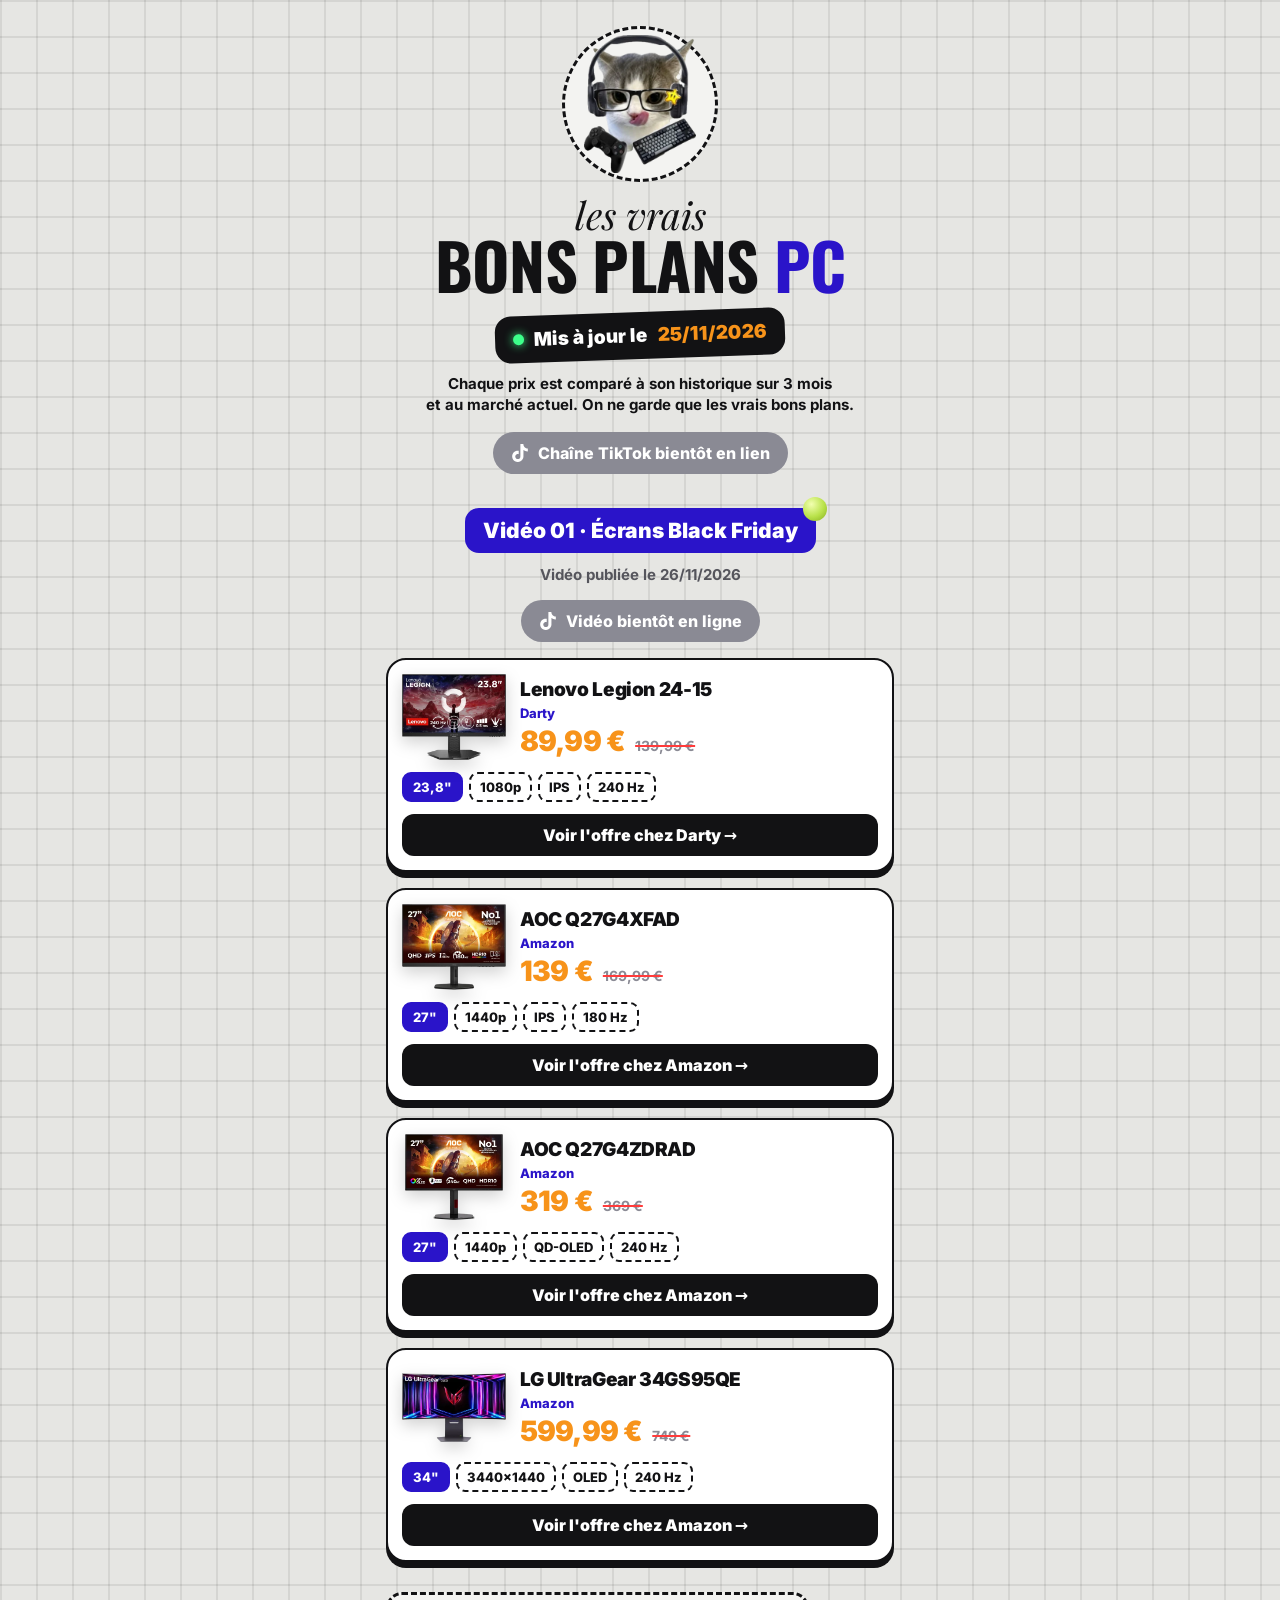
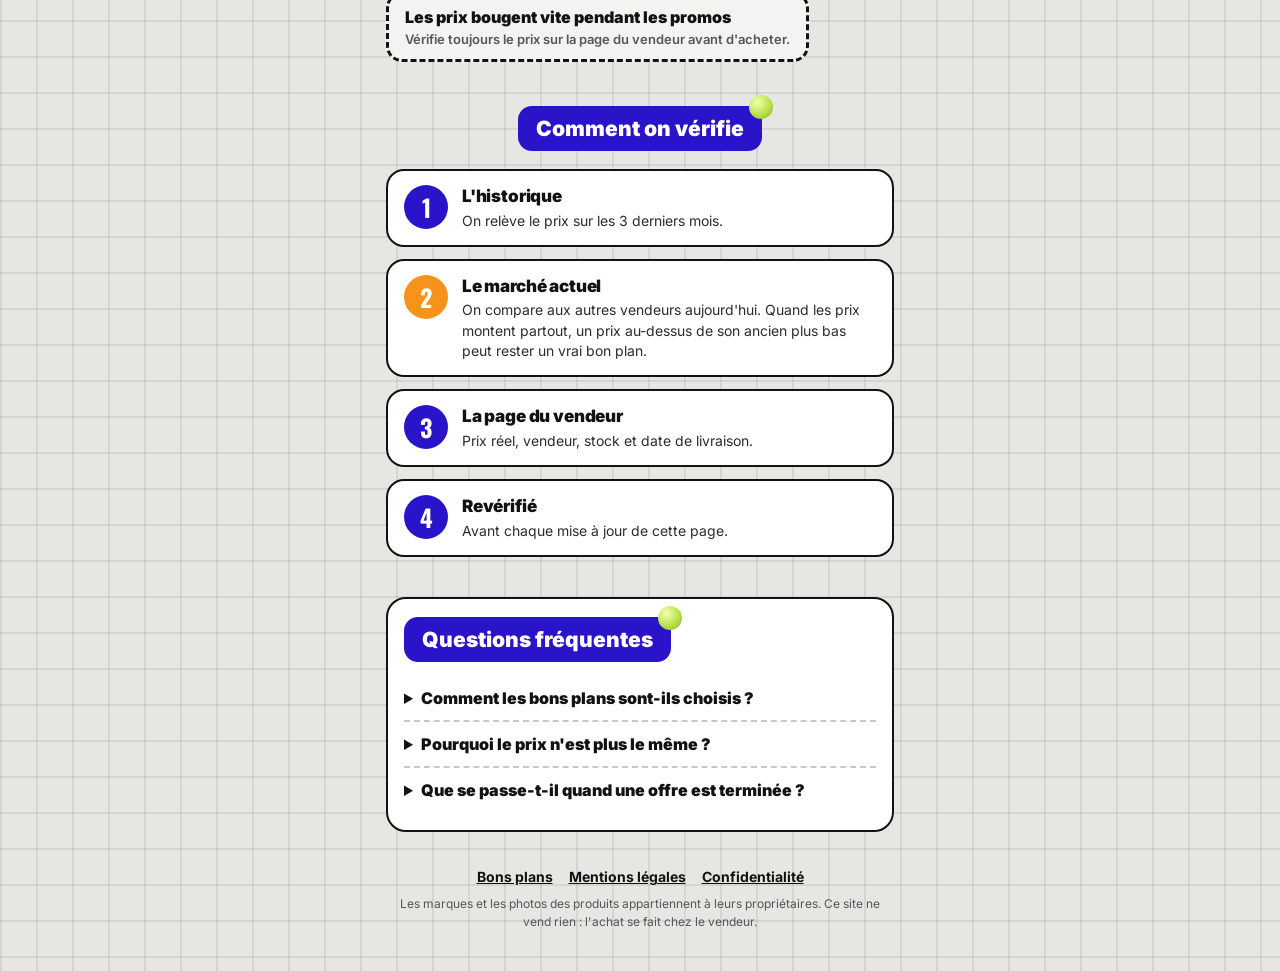
==== index.html @ 1bf5fea1 "Première mise en ligne" ====
<!doctype html>
<html lang="fr">
<head>
<meta charset="utf-8">
<meta name="viewport" content="width=device-width,initial-scale=1">
<meta http-equiv="Content-Security-Policy" content="default-src 'none'; script-src 'self'; style-src 'self'; img-src 'self'; font-src 'self'; manifest-src 'self'; base-uri 'none'; form-action 'none'; upgrade-insecure-requests">
<meta name="referrer" content="strict-origin-when-cross-origin">
<title>Bons plans PC vérifiés (25 novembre 2026) · Les vrais bons plans PC</title>
<meta name="description" content="Les bons plans PC des vidéos TikTok, vérifiés le 25/11/2026 : 4 offres dont les prix sont comparés à leur historique sur 3 mois et au marché actuel.">
<meta name="robots" content="index,follow,max-image-preview:large">
<meta name="theme-color" content="#e6e6e3">
<meta property="og:type" content="website">
<meta property="og:locale" content="fr_FR">
<meta property="og:site_name" content="Les vrais bons plans PC">
<meta property="og:title" content="Bons plans PC vérifiés (25 novembre 2026) · Les vrais bons plans PC">
<meta property="og:description" content="Les bons plans PC des vidéos TikTok, vérifiés le 25/11/2026 : 4 offres dont les prix sont comparés à leur historique sur 3 mois et au marché actuel.">
<meta name="twitter:card" content="summary_large_image">
<link rel="icon" type="image/png" sizes="32x32" href="img/favicon-32.png">
<link rel="apple-touch-icon" href="img/apple-touch-icon.png">
<link rel="manifest" href="site.webmanifest">
<link rel="preload" href="fonts/inter-var.woff2" as="font" type="font/woff2" crossorigin>
<link rel="stylesheet" href="style.css">
<script type="application/ld+json">
{
 "@context": "https://schema.org",
 "@graph": [
  {
   "@type": "WebSite",
   "name": "Les vrais bons plans PC",
   "inLanguage": "fr-FR"
  },
  {
   "@type": "WebPage",
   "name": "Les vrais bons plans PC",
   "dateModified": "2026-11-25",
   "inLanguage": "fr-FR",
   "description": "Bons plans PC vérifiés : prix comparés à leur historique sur 3 mois et au marché actuel."
  },
  {
   "@type": "ItemList",
   "name": "Bons plans PC vérifiés",
   "numberOfItems": 4,
   "itemListElement": [
    {
     "@type": "ListItem",
     "position": 1,
     "item": {
      "@type": "Product",
      "name": "Lenovo Legion 24-15",
      "category": "Écrans",
      "description": "Écran 23,8\", 1080p, IPS, 240 Hz",
      "offers": {
       "@type": "Offer",
       "price": "89.99",
       "priceCurrency": "EUR",
       "url": "https://www.darty.com/nav/achat/informatique/ecran_informatique/ecran_informatique/lenovo_legion_24-15.html",
       "availability": "https://schema.org/InStock",
       "seller": {
        "@type": "Organization",
        "name": "Darty"
       }
      }
     }
    },
    {
     "@type": "ListItem",
     "position": 2,
     "item": {
      "@type": "Product",
      "name": "AOC Q27G4XFAD",
      "category": "Écrans",
      "description": "Écran 27\", 1440p, IPS, 180 Hz",
      "offers": {
       "@type": "Offer",
       "price": "139.00",
       "priceCurrency": "EUR",
       "url": "https://www.amazon.fr/dp/B0GWDTNJN3",
       "availability": "https://schema.org/InStock",
       "seller": {
        "@type": "Organization",
        "name": "Amazon"
       }
      }
     }
    },
    {
     "@type": "ListItem",
     "position": 3,
     "item": {
      "@type": "Product",
      "name": "AOC Q27G4ZDRAD",
      "category": "Écrans",
      "description": "Écran 27\", 1440p, QD-OLED, 240 Hz",
      "offers": {
       "@type": "Offer",
       "price": "319.00",
       "priceCurrency": "EUR",
       "url": "https://www.amazon.fr/dp/B0GWDVQ63M",
       "availability": "https://schema.org/InStock",
       "seller": {
        "@type": "Organization",
        "name": "Amazon"
       }
      }
     }
    },
    {
     "@type": "ListItem",
     "position": 4,
     "item": {
      "@type": "Product",
      "name": "LG UltraGear 34GS95QE",
      "category": "Écrans",
      "description": "Écran 34\", 3440×1440, OLED, 240 Hz",
      "offers": {
       "@type": "Offer",
       "price": "599.99",
       "priceCurrency": "EUR",
       "url": "https://www.amazon.fr/dp/B0D6Z22RHP",
       "availability": "https://schema.org/InStock",
       "seller": {
        "@type": "Organization",
        "name": "Amazon"
       }
      }
     }
    }
   ]
  },
  {
   "@type": "FAQPage",
   "mainEntity": [
    {
     "@type": "Question",
     "name": "Comment les bons plans sont-ils choisis ?",
     "acceptedAnswer": {
      "@type": "Answer",
      "text": "Chaque prix est comparé à son historique sur les 3 derniers mois, puis au marché actuel. Quand les prix d'un composant montent partout, un prix un peu au-dessus de son ancien plus bas peut rester une très bonne affaire, parce qu'il est bien moins cher qu'ailleurs aujourd'hui. On vérifie aussi la page du vendeur : le prix réel, le vendeur, le stock et la date de livraison."
     }
    },
    {
     "@type": "Question",
     "name": "Pourquoi le prix n'est plus le même ?",
     "acceptedAnswer": {
      "@type": "Answer",
      "text": "Les prix changent souvent pendant les promotions, parfois plusieurs fois par jour. Le prix affiché ici est celui relevé à la date de mise à jour indiquée en haut de la page. Le prix qui compte est toujours celui de la page du vendeur."
     }
    },
    {
     "@type": "Question",
     "name": "Que se passe-t-il quand une offre est terminée ?",
     "acceptedAnswer": {
      "@type": "Answer",
      "text": "La carte passe en gris avec la mention « Offre terminée ». Les nouveaux bons plans sont toujours en haut de la page, et la date de mise à jour indique quand tout a été vérifié pour la dernière fois."
     }
    }
   ]
  }
 ]
}
</script>
</head>
<body>
<a class="skip" href="#bons-plans">Aller aux bons plans</a>
<main>
  <header>
    <div class="cat"><img src="img/chat.webp" alt="Le chat de la chaîne devant son clavier" width="112" height="138"></div>
    <p class="serif">les vrais</p>
    <h1>bons plans <span>PC</span></h1>
    <div class="maj"><i aria-hidden="true"></i>Mis à jour le <time datetime="2026-11-25">25/11/2026</time></div>
    <p class="verif">Chaque prix est comparé à son historique sur 3 mois<br>et au marché actuel. On ne garde que les vrais bons plans.</p>
    <span class="tt off"><svg viewBox="0 0 24 24" aria-hidden="true"><path d="M12.53.02c1.31-.02 2.61-.01 3.91-.02.08 1.53.63 3.09 1.75 4.17 1.12 1.11 2.7 1.62 4.24 1.79v4.03c-1.44-.05-2.89-.35-4.2-.97-.57-.26-1.1-.59-1.62-.93-.01 2.92.01 5.84-.02 8.75-.08 1.4-.54 2.79-1.35 3.94-1.31 1.92-3.58 3.17-5.91 3.21-1.43.08-2.86-.31-4.08-1.03-2.02-1.19-3.44-3.37-3.65-5.71-.02-.5-.03-1-.01-1.49.18-1.9 1.12-3.72 2.58-4.96 1.66-1.44 3.98-2.13 6.15-1.72.02 1.48-.04 2.96-.04 4.44-.99-.32-2.15-.23-3.02.37-.63.41-1.11 1.04-1.36 1.75-.21.51-.15 1.07-.14 1.61.24 1.64 1.82 3.02 3.5 2.87 1.12-.01 2.19-.66 2.77-1.61.19-.33.4-.67.41-1.06.1-1.79.06-3.57.07-5.36.01-4.03-.01-8.05.02-12.07z"/></svg>Chaîne TikTok bientôt en lien</span>
  </header>
  
  <div id="bons-plans">
  <section class="video" id="01-ecrans-black-friday" aria-labelledby="t-01-ecrans-black-friday">
    <h2 id="t-01-ecrans-black-friday">Vidéo 01 · Écrans Black Friday</h2>
    <p class="meta">Vidéo publiée le <time datetime="2026-11-26">26/11/2026</time></p>
    <span class="tt off"><svg viewBox="0 0 24 24" aria-hidden="true"><path d="M12.53.02c1.31-.02 2.61-.01 3.91-.02.08 1.53.63 3.09 1.75 4.17 1.12 1.11 2.7 1.62 4.24 1.79v4.03c-1.44-.05-2.89-.35-4.2-.97-.57-.26-1.1-.59-1.62-.93-.01 2.92.01 5.84-.02 8.75-.08 1.4-.54 2.79-1.35 3.94-1.31 1.92-3.58 3.17-5.91 3.21-1.43.08-2.86-.31-4.08-1.03-2.02-1.19-3.44-3.37-3.65-5.71-.02-.5-.03-1-.01-1.49.18-1.9 1.12-3.72 2.58-4.96 1.66-1.44 3.98-2.13 6.15-1.72.02 1.48-.04 2.96-.04 4.44-.99-.32-2.15-.23-3.02.37-.63.41-1.11 1.04-1.36 1.75-.21.51-.15 1.07-.14 1.61.24 1.64 1.82 3.02 3.5 2.87 1.12-.01 2.19-.66 2.77-1.61.19-.33.4-.67.41-1.06.1-1.79.06-3.57.07-5.36.01-4.03-.01-8.05.02-12.07z"/></svg>Vidéo bientôt en ligne</span>
    <p class="fini" hidden>Ces bons plans sont terminés. Les nouveaux sont plus haut.</p>
    
    <a class="card" data-cat="Écrans" data-fin="" href="https://www.darty.com/nav/achat/informatique/ecran_informatique/ecran_informatique/lenovo_legion_24-15.html" target="_blank" rel="nofollow noopener noreferrer">
      <div class="top">
        <div class="pic"><img src="img/legion24.webp" alt="Lenovo Legion 24-15" width="104" height="86" loading="lazy" decoding="async"></div>
        <div class="info"><h3>Lenovo Legion 24-15</h3><div class="shop">Darty</div>
          <div class="price"><b>89,99 €</b><s>139,99 €</s></div></div>
      </div>
      <ul class="chips" aria-label="Caractéristiques"><li>23,8&quot;</li><li>1080p</li><li>IPS</li><li>240 Hz</li></ul>
      <div class="go"><span class="on">Voir l'offre chez Darty →</span><span class="off">Offre terminée · voir la page</span></div>
    </a>
    <a class="card" data-cat="Écrans" data-fin="" href="https://www.amazon.fr/dp/B0GWDTNJN3" target="_blank" rel="nofollow noopener noreferrer">
      <div class="top">
        <div class="pic"><img src="img/aoc-q27g4xf.webp" alt="AOC Q27G4XFAD" width="104" height="86" loading="lazy" decoding="async"></div>
        <div class="info"><h3>AOC Q27G4XFAD</h3><div class="shop">Amazon</div>
          <div class="price"><b>139 €</b><s>169,99 €</s></div></div>
      </div>
      <ul class="chips" aria-label="Caractéristiques"><li>27&quot;</li><li>1440p</li><li>IPS</li><li>180 Hz</li></ul>
      <div class="go"><span class="on">Voir l'offre chez Amazon →</span><span class="off">Offre terminée · voir la page</span></div>
    </a>
    <a class="card" data-cat="Écrans" data-fin="" href="https://www.amazon.fr/dp/B0GWDVQ63M" target="_blank" rel="nofollow noopener noreferrer">
      <div class="top">
        <div class="pic"><img src="img/aoc-q27g4zd.webp" alt="AOC Q27G4ZDRAD" width="104" height="86" loading="lazy" decoding="async"></div>
        <div class="info"><h3>AOC Q27G4ZDRAD</h3><div class="shop">Amazon</div>
          <div class="price"><b>319 €</b><s>369 €</s></div></div>
      </div>
      <ul class="chips" aria-label="Caractéristiques"><li>27&quot;</li><li>1440p</li><li>QD-OLED</li><li>240 Hz</li></ul>
      <div class="go"><span class="on">Voir l'offre chez Amazon →</span><span class="off">Offre terminée · voir la page</span></div>
    </a>
    <a class="card" data-cat="Écrans" data-fin="" href="https://www.amazon.fr/dp/B0D6Z22RHP" target="_blank" rel="nofollow noopener noreferrer">
      <div class="top">
        <div class="pic"><img src="img/lg-34-oled.webp" alt="LG UltraGear 34GS95QE" width="104" height="86" loading="lazy" decoding="async"></div>
        <div class="info"><h3>LG UltraGear 34GS95QE</h3><div class="shop">Amazon</div>
          <div class="price"><b>599,99 €</b><s>749 €</s></div></div>
      </div>
      <ul class="chips" aria-label="Caractéristiques"><li>34&quot;</li><li>3440×1440</li><li>OLED</li><li>240 Hz</li></ul>
      <div class="go"><span class="on">Voir l'offre chez Amazon →</span><span class="off">Offre terminée · voir la page</span></div>
    </a>
  </section></div>
  <p class="alerte"><div class="cadre">Les prix bougent vite pendant les promos<small>Vérifie toujours le prix sur la page du vendeur avant d'acheter.</small></div></p>

  <section class="methode" aria-labelledby="methode">
    <h2 id="methode">Comment on vérifie</h2>
    <ol class="steps">
      <li><b aria-hidden="true">1</b><div><h3>L'historique</h3><p>On relève le prix sur les 3 derniers mois.</p></div></li>
      <li><b aria-hidden="true">2</b><div><h3>Le marché actuel</h3><p>On compare aux autres vendeurs aujourd'hui. Quand les prix montent partout, un prix au-dessus de son ancien plus bas peut rester un vrai bon plan.</p></div></li>
      <li><b aria-hidden="true">3</b><div><h3>La page du vendeur</h3><p>Prix réel, vendeur, stock et date de livraison.</p></div></li>
      <li><b aria-hidden="true">4</b><div><h3>Revérifié</h3><p>Avant chaque mise à jour de cette page.</p></div></li>
    </ol>
  </section>

  <section class="bloc" aria-labelledby="faq">
    <h2 id="faq">Questions fréquentes</h2>
    <details><summary>Comment les bons plans sont-ils choisis ?</summary><p>Chaque prix est comparé à son historique sur les 3 derniers mois, puis au marché actuel. Quand les prix d&#x27;un composant montent partout, un prix un peu au-dessus de son ancien plus bas peut rester une très bonne affaire, parce qu&#x27;il est bien moins cher qu&#x27;ailleurs aujourd&#x27;hui. On vérifie aussi la page du vendeur : le prix réel, le vendeur, le stock et la date de livraison.</p></details><details><summary>Pourquoi le prix n&#x27;est plus le même ?</summary><p>Les prix changent souvent pendant les promotions, parfois plusieurs fois par jour. Le prix affiché ici est celui relevé à la date de mise à jour indiquée en haut de la page. Le prix qui compte est toujours celui de la page du vendeur.</p></details><details><summary>Que se passe-t-il quand une offre est terminée ?</summary><p>La carte passe en gris avec la mention « Offre terminée ». Les nouveaux bons plans sont toujours en haut de la page, et la date de mise à jour indique quand tout a été vérifié pour la dernière fois.</p></details>
  </section>
  
  <footer>
    <p class="liens"><a href="./#bons-plans">Bons plans</a><a href="mentions-legales.html">Mentions légales</a><a href="confidentialite.html">Confidentialité</a></p>
    <p class="legal">Les marques et les photos des produits appartiennent à leurs propriétaires. Ce site ne vend rien : l'achat se fait chez le vendeur.</p>
  </footer>
</main>
<script src="app.js" defer></script>
</body>
</html>
---- style.css ----
@font-face{font-family:Inter;font-style:normal;font-weight:100 900;font-display:swap;src:url(fonts/inter-var.woff2) format("woff2")}
@font-face{font-family:Oswald;font-style:normal;font-weight:700;font-display:swap;src:url(fonts/oswald-700-normal.woff2) format("woff2")}
@font-face{font-family:"Playfair Display";font-style:italic;font-weight:400;font-display:swap;src:url(fonts/playfair-display-400-italic.woff2) format("woff2")}

:root{--bg:#e6e6e3;--ink:#121214;--blue:#2a14c9;--orange:#f7931a;--grey:#55555c;--paper:#f3f3f1}
*{box-sizing:border-box;margin:0;padding:0}
html{-webkit-text-size-adjust:100%}
body{font-family:Inter,system-ui,sans-serif;color:var(--ink);background:var(--bg);
  background-image:linear-gradient(rgba(0,0,0,.075) 2px,transparent 2px),linear-gradient(90deg,rgba(0,0,0,.075) 2px,transparent 2px);
  background-size:36px 36px;min-height:100vh}
main{max-width:540px;margin:0 auto;padding:26px 16px 40px}
a{color:inherit}
:focus-visible{outline:3px solid var(--blue);outline-offset:3px}
.skip{position:absolute;left:-999px}.skip:focus{left:12px;top:12px;background:#fff;padding:8px 12px;z-index:10}

/* En-tête */
header{text-align:center}
.cat{width:156px;height:156px;margin:0 auto;border:3px dashed var(--ink);border-radius:50%;background:var(--paper);display:flex;align-items:center;justify-content:center}
.cat img{width:112px;height:auto;display:block}
.serif{font-family:"Playfair Display",serif;font-style:italic;font-size:38px;line-height:1;margin-top:14px}
h1{font-family:Oswald,sans-serif;text-transform:uppercase;font-size:clamp(44px,13.4vw,64px);line-height:.9;letter-spacing:-.01em;margin-top:2px;white-space:nowrap}
h1 span{color:var(--blue)}
.maj{display:inline-flex;align-items:center;gap:10px;margin-top:18px;background:var(--ink);color:#fff;font-weight:900;font-size:19px;padding:12px 18px;border-radius:16px;transform:rotate(-2deg)}
.maj i{width:11px;height:11px;border-radius:50%;background:#3dff8a;box-shadow:0 0 10px #3dff8a}
.maj time{color:var(--orange)}
.verif{margin-top:14px;font-weight:700;font-size:15px;line-height:1.45}
.tt{display:inline-flex;align-items:center;gap:9px;margin-top:16px;background:#000;color:#fff;text-decoration:none;font-weight:800;font-size:16px;padding:11px 18px;border-radius:999px}
.tt svg{width:18px;height:18px;fill:currentColor}
.tt.off{background:#8a8a94;pointer-events:none}

/* Catégories (dès 2 catégories) */
nav.cats{position:sticky;top:0;z-index:5;display:flex;gap:8px;overflow-x:auto;padding:12px 2px;margin-top:18px;background:var(--bg);scrollbar-width:none}
nav.cats::-webkit-scrollbar{display:none}
nav.cats[hidden]{display:none}
nav.cats button{flex:none;font:800 15px Inter,sans-serif;border:2px dashed var(--ink);background:transparent;color:var(--ink);padding:8px 14px;border-radius:12px;cursor:pointer}
nav.cats button[aria-pressed=true]{background:var(--blue);border:2px solid var(--blue);color:#fff}

/* Bloc vidéo */
section.video{margin-top:34px;text-align:center}
h2{display:inline-block;background:var(--blue);color:#fff;font-weight:900;font-size:clamp(15px,4.4vw,21px);white-space:nowrap;padding:10px 18px;border-radius:14px;position:relative}
h2::after{content:"";position:absolute;right:-11px;top:-11px;width:24px;height:24px;border-radius:50%;background:radial-gradient(circle at 35% 30%,#f2ffb0,#b9e24a 55%,#86ad1f)}
.meta{margin-top:12px;font-size:15px;font-weight:700;color:var(--grey)}
.fini{margin:14px auto 0;max-width:420px;border:3px dashed var(--ink);border-radius:16px;padding:12px 14px;font-weight:800;font-size:15px;background:var(--paper)}

/* Cartes */
.card{display:block;text-decoration:none;background:#fff;border:2px solid var(--ink);border-radius:20px;padding:14px;margin-top:16px;text-align:left;box-shadow:0 6px 0 var(--ink);transition:transform .1s,box-shadow .1s}
.card:active{transform:translateY(4px);box-shadow:0 2px 0 var(--ink)}
.top{display:flex;gap:14px;align-items:center}
.pic{flex:none;width:104px;height:86px;display:flex;align-items:center;justify-content:center}
.pic img{max-width:104px;max-height:86px;width:auto;height:auto;filter:drop-shadow(0 6px 8px rgba(0,0,0,.18))}
.info{flex:1;min-width:0}
h3{font-weight:900;font-size:19px;letter-spacing:-.02em;line-height:1.15}
.shop{font-size:13px;font-weight:800;color:var(--blue);margin-top:4px}
.price{display:flex;align-items:baseline;gap:10px;margin-top:6px;white-space:nowrap}
.price b{font-weight:900;font-size:28px;color:var(--orange);letter-spacing:-.03em;line-height:1}
.price s{font-size:14px;font-weight:700;color:#8a8a94;text-decoration-color:#ff3b3b;text-decoration-thickness:2px}
.chips{display:flex;flex-wrap:wrap;gap:6px;margin-top:12px;list-style:none}
.chips li{font-weight:800;font-size:13px;padding:5px 9px;border-radius:9px;border:2px dashed var(--ink)}
.chips li:first-child{background:var(--blue);border:2px solid var(--blue);color:#fff}
.go{margin-top:12px;display:flex;justify-content:center;align-items:center;gap:8px;background:var(--ink);color:#fff;font-weight:900;font-size:16px;padding:11px;border-radius:12px}
.card.end{background:#f0f0ee;box-shadow:0 6px 0 #8a8a94;border-color:#8a8a94}
.card.end .pic img{filter:grayscale(1);opacity:.6}
.card.end .price b{color:#8a8a94;text-decoration:line-through}
.card.end .go{background:#8a8a94}
.card .go .off,.card.end .go .on{display:none}
.card.end .go .off{display:inline}

/* Méthode + FAQ */
.bloc{margin-top:40px;background:#fff;border:2px solid var(--ink);border-radius:20px;padding:18px 16px}
.bloc h2{margin-bottom:14px}
.bloc ol{padding-left:22px;font-weight:600;font-size:15px;line-height:1.5}
.bloc ol li+li{margin-top:6px}
details{border-top:2px dashed #c9c9c4;padding:12px 0}
details:first-of-type{border-top:0}
summary{font-weight:900;font-size:16px;cursor:pointer}
details p{margin-top:8px;font-size:15px;line-height:1.5;color:#2b2b30}

/* Pied de page */
footer{margin-top:36px;text-align:center}
.cadre{display:inline-block;border:3px dashed var(--ink);border-radius:16px;padding:12px 16px;font-weight:900;font-size:16px;background:var(--paper)}
.cadre small{display:block;font-weight:600;font-size:13px;color:var(--grey);margin-top:4px}
.liens{margin-top:18px;font-size:14px;font-weight:700;display:flex;gap:16px;justify-content:center;flex-wrap:wrap}
.legal{margin-top:10px;font-size:12px;color:var(--grey);line-height:1.5}

/* Page mentions légales */
.doc{background:#fff;border:2px solid var(--ink);border-radius:20px;padding:22px 18px;margin-top:20px;line-height:1.55;font-size:15px}
.doc h1{font-size:clamp(36px,10vw,52px);white-space:normal;text-align:center}
.doc h2{display:block;background:none;color:var(--ink);padding:0;margin:24px 0 8px;font-size:19px;white-space:normal}
.doc h2::after{display:none}
.doc p+p{margin-top:8px}

@media (prefers-reduced-motion:reduce){*{transition:none!important}}

/* Alerte prix (sous les produits) */
.alerte{margin-top:30px;text-align:center}

/* Comment on vérifie */
.methode{margin-top:44px;text-align:center}
.steps{list-style:none;margin-top:18px;display:grid;gap:12px;text-align:left}
.steps li{display:flex;gap:14px;align-items:flex-start;background:#fff;border:2px solid var(--ink);border-radius:18px;padding:14px 16px}
.steps b{flex:none;width:44px;height:44px;border-radius:50%;background:var(--blue);color:#fff;display:flex;align-items:center;justify-content:center;font-family:Oswald,sans-serif;font-size:24px;line-height:1}
.steps li:nth-child(2) b{background:var(--orange)}
.steps h3{font-weight:900;font-size:17px;letter-spacing:-.01em;margin-top:2px}
.steps p{margin-top:4px;font-size:14px;line-height:1.45;color:#2b2b30}

/* Pages légales */
.back{position:sticky;top:10px;z-index:5;display:inline-block;background:var(--ink);color:#fff;font-weight:900;font-size:15px;padding:10px 16px;border-radius:999px;text-decoration:none}
.date-doc{text-align:center;font-weight:700;font-size:14px;color:var(--grey);margin-bottom:6px}
.alerte .cadre{text-align:center}
.date-doc{margin-top:8px}
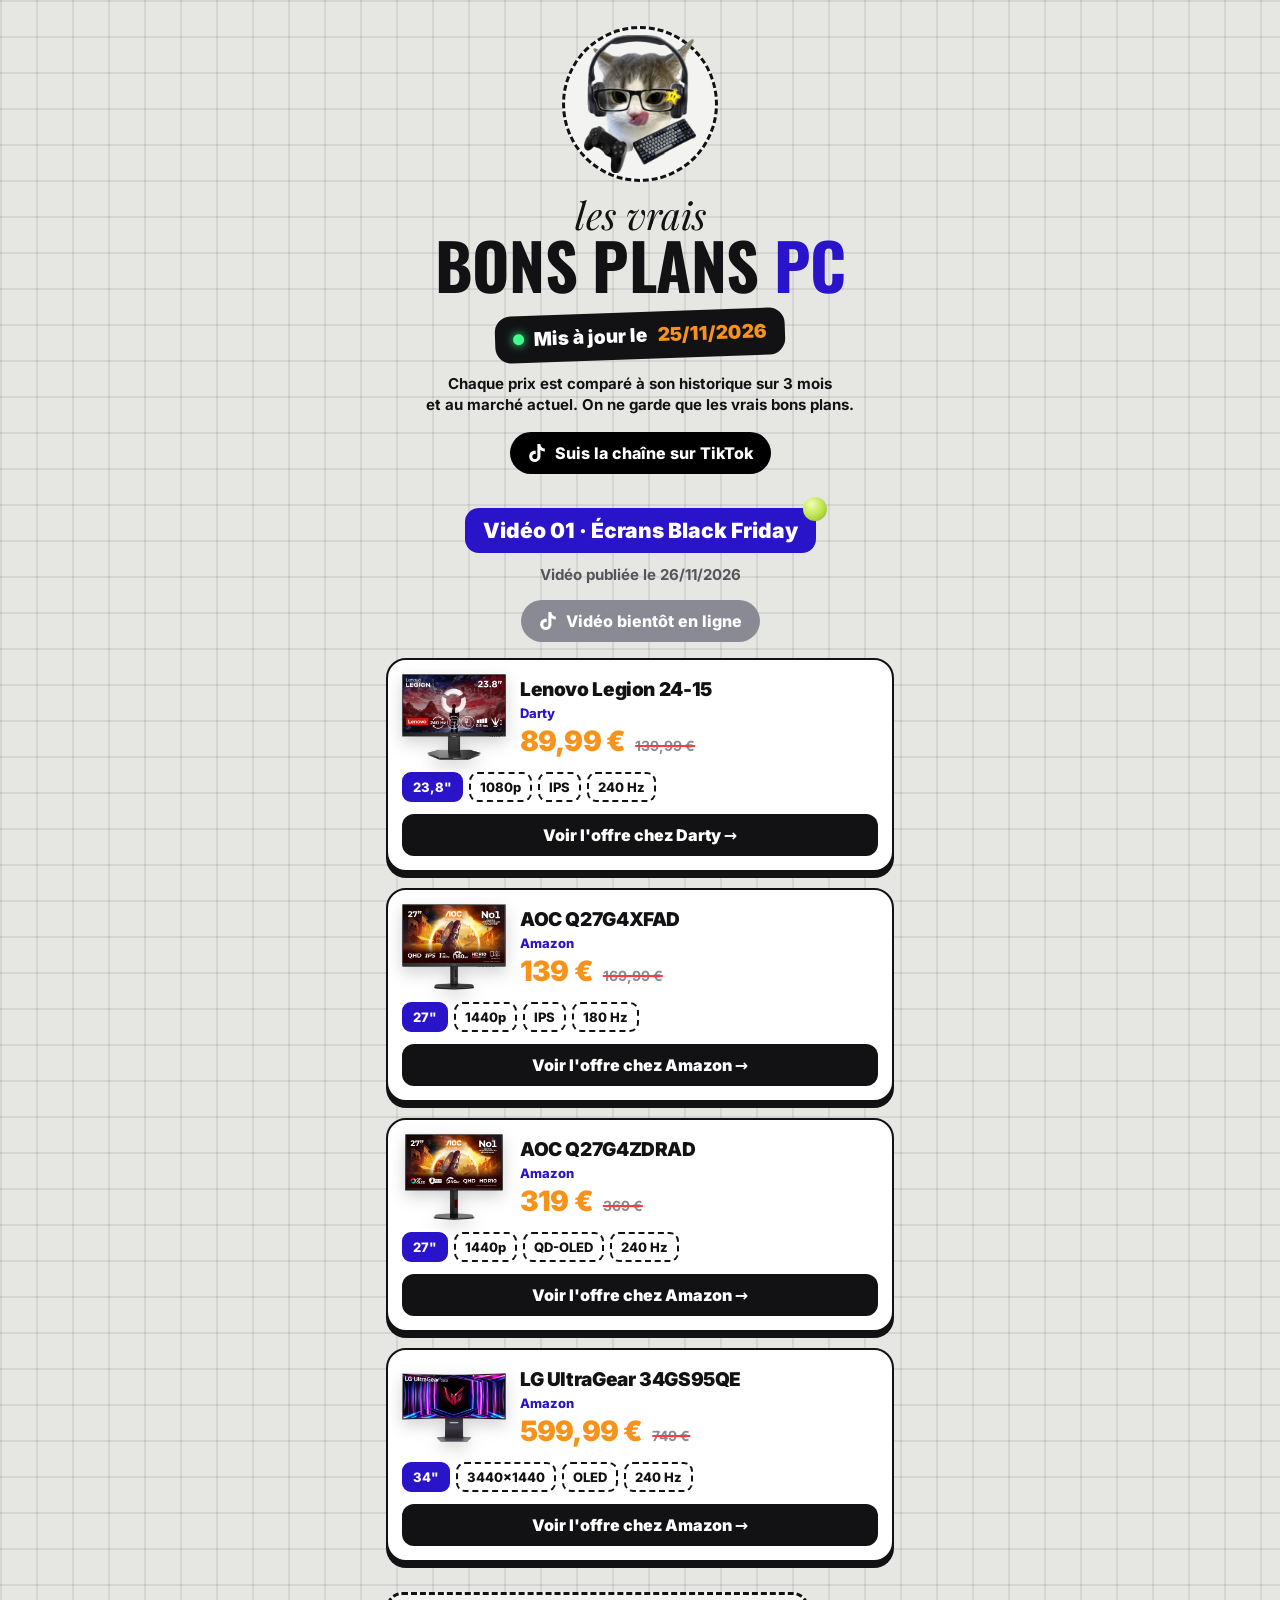
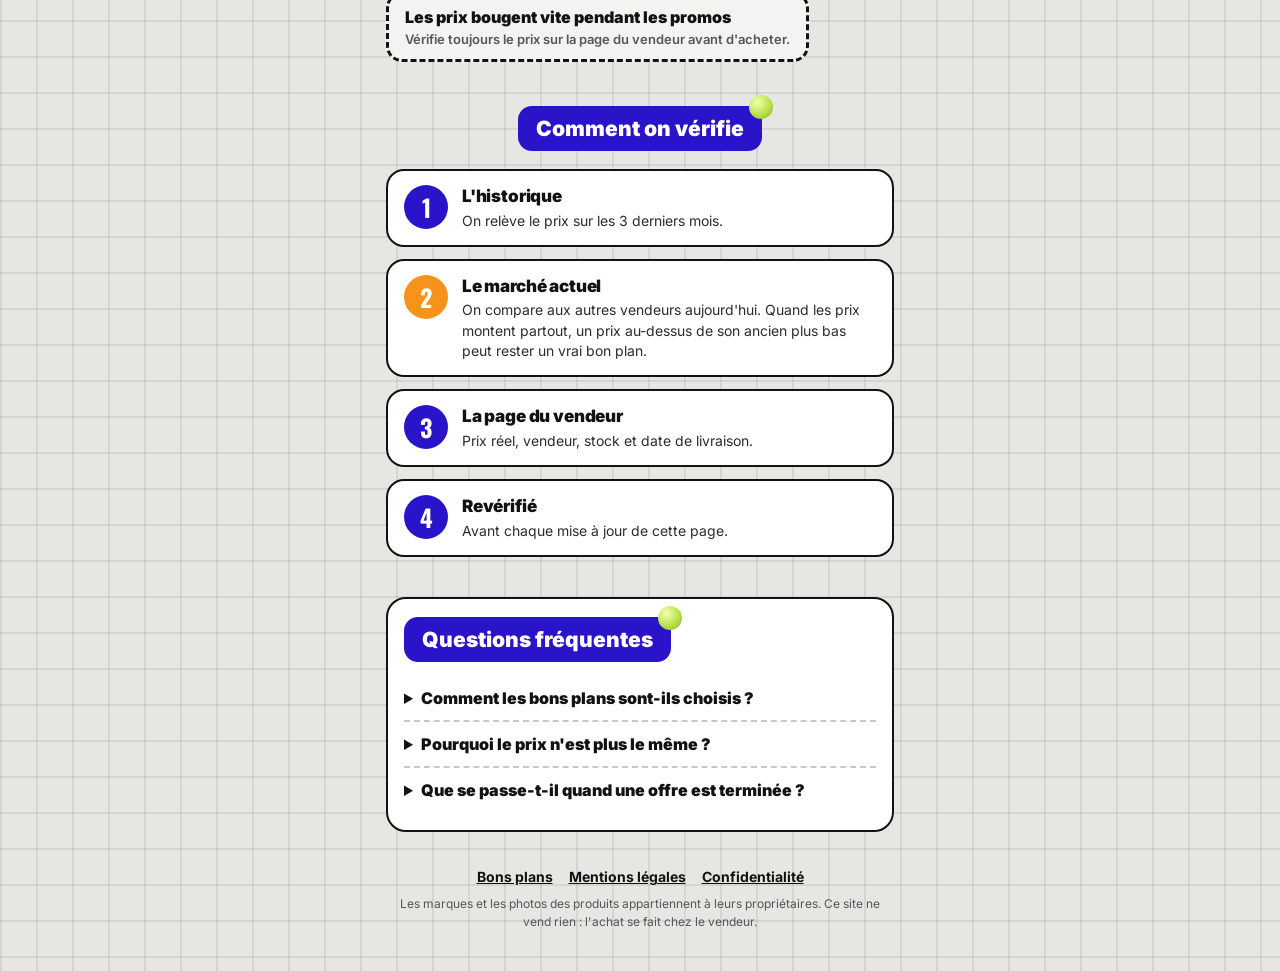
==== commit 09e5909b: "Lien du profil TikTok" ====
--- a/index.html
+++ b/index.html
@@ -15,6 +15,9 @@
 <meta property="og:title" content="Bons plans PC vérifiés (25 novembre 2026) · Les vrais bons plans PC">
 <meta property="og:description" content="Les bons plans PC des vidéos TikTok, vérifiés le 25/11/2026 : 4 offres dont les prix sont comparés à leur historique sur 3 mois et au marché actuel.">
 <meta name="twitter:card" content="summary_large_image">
+<link rel="canonical" href="https://papouika.github.io/">
+<meta property="og:url" content="https://papouika.github.io/">
+<meta property="og:image" content="https://papouika.github.io/img/og.png">
 <link rel="icon" type="image/png" sizes="32x32" href="img/favicon-32.png">
 <link rel="apple-touch-icon" href="img/apple-touch-icon.png">
 <link rel="manifest" href="site.webmanifest">
@@ -27,7 +30,8 @@
   {
    "@type": "WebSite",
    "name": "Les vrais bons plans PC",
-   "inLanguage": "fr-FR"
+   "inLanguage": "fr-FR",
+   "url": "https://papouika.github.io/"
   },
   {
    "@type": "WebPage",
@@ -49,6 +53,7 @@
       "name": "Lenovo Legion 24-15",
       "category": "Écrans",
       "description": "Écran 23,8\", 1080p, IPS, 240 Hz",
+      "image": "https://papouika.github.io/img/legion24.webp",
       "offers": {
        "@type": "Offer",
        "price": "89.99",
@@ -70,6 +75,7 @@
       "name": "AOC Q27G4XFAD",
       "category": "Écrans",
       "description": "Écran 27\", 1440p, IPS, 180 Hz",
+      "image": "https://papouika.github.io/img/aoc-q27g4xf.webp",
       "offers": {
        "@type": "Offer",
        "price": "139.00",
@@ -91,6 +97,7 @@
       "name": "AOC Q27G4ZDRAD",
       "category": "Écrans",
       "description": "Écran 27\", 1440p, QD-OLED, 240 Hz",
+      "image": "https://papouika.github.io/img/aoc-q27g4zd.webp",
       "offers": {
        "@type": "Offer",
        "price": "319.00",
@@ -112,6 +119,7 @@
       "name": "LG UltraGear 34GS95QE",
       "category": "Écrans",
       "description": "Écran 34\", 3440×1440, OLED, 240 Hz",
+      "image": "https://papouika.github.io/img/lg-34-oled.webp",
       "offers": {
        "@type": "Offer",
        "price": "599.99",
@@ -169,7 +177,7 @@
     <h1>bons plans <span>PC</span></h1>
     <div class="maj"><i aria-hidden="true"></i>Mis à jour le <time datetime="2026-11-25">25/11/2026</time></div>
     <p class="verif">Chaque prix est comparé à son historique sur 3 mois<br>et au marché actuel. On ne garde que les vrais bons plans.</p>
-    <span class="tt off"><svg viewBox="0 0 24 24" aria-hidden="true"><path d="M12.53.02c1.31-.02 2.61-.01 3.91-.02.08 1.53.63 3.09 1.75 4.17 1.12 1.11 2.7 1.62 4.24 1.79v4.03c-1.44-.05-2.89-.35-4.2-.97-.57-.26-1.1-.59-1.62-.93-.01 2.92.01 5.84-.02 8.75-.08 1.4-.54 2.79-1.35 3.94-1.31 1.92-3.58 3.17-5.91 3.21-1.43.08-2.86-.31-4.08-1.03-2.02-1.19-3.44-3.37-3.65-5.71-.02-.5-.03-1-.01-1.49.18-1.9 1.12-3.72 2.58-4.96 1.66-1.44 3.98-2.13 6.15-1.72.02 1.48-.04 2.96-.04 4.44-.99-.32-2.15-.23-3.02.37-.63.41-1.11 1.04-1.36 1.75-.21.51-.15 1.07-.14 1.61.24 1.64 1.82 3.02 3.5 2.87 1.12-.01 2.19-.66 2.77-1.61.19-.33.4-.67.41-1.06.1-1.79.06-3.57.07-5.36.01-4.03-.01-8.05.02-12.07z"/></svg>Chaîne TikTok bientôt en lien</span>
+    <a class="tt" href="https://www.tiktok.com/@papouika.tech" target="_blank" rel="noopener noreferrer"><svg viewBox="0 0 24 24" aria-hidden="true"><path d="M12.53.02c1.31-.02 2.61-.01 3.91-.02.08 1.53.63 3.09 1.75 4.17 1.12 1.11 2.7 1.62 4.24 1.79v4.03c-1.44-.05-2.89-.35-4.2-.97-.57-.26-1.1-.59-1.62-.93-.01 2.92.01 5.84-.02 8.75-.08 1.4-.54 2.79-1.35 3.94-1.31 1.92-3.58 3.17-5.91 3.21-1.43.08-2.86-.31-4.08-1.03-2.02-1.19-3.44-3.37-3.65-5.71-.02-.5-.03-1-.01-1.49.18-1.9 1.12-3.72 2.58-4.96 1.66-1.44 3.98-2.13 6.15-1.72.02 1.48-.04 2.96-.04 4.44-.99-.32-2.15-.23-3.02.37-.63.41-1.11 1.04-1.36 1.75-.21.51-.15 1.07-.14 1.61.24 1.64 1.82 3.02 3.5 2.87 1.12-.01 2.19-.66 2.77-1.61.19-.33.4-.67.41-1.06.1-1.79.06-3.57.07-5.36.01-4.03-.01-8.05.02-12.07z"/></svg>Suis la chaîne sur TikTok</a>
   </header>
   
   <div id="bons-plans">
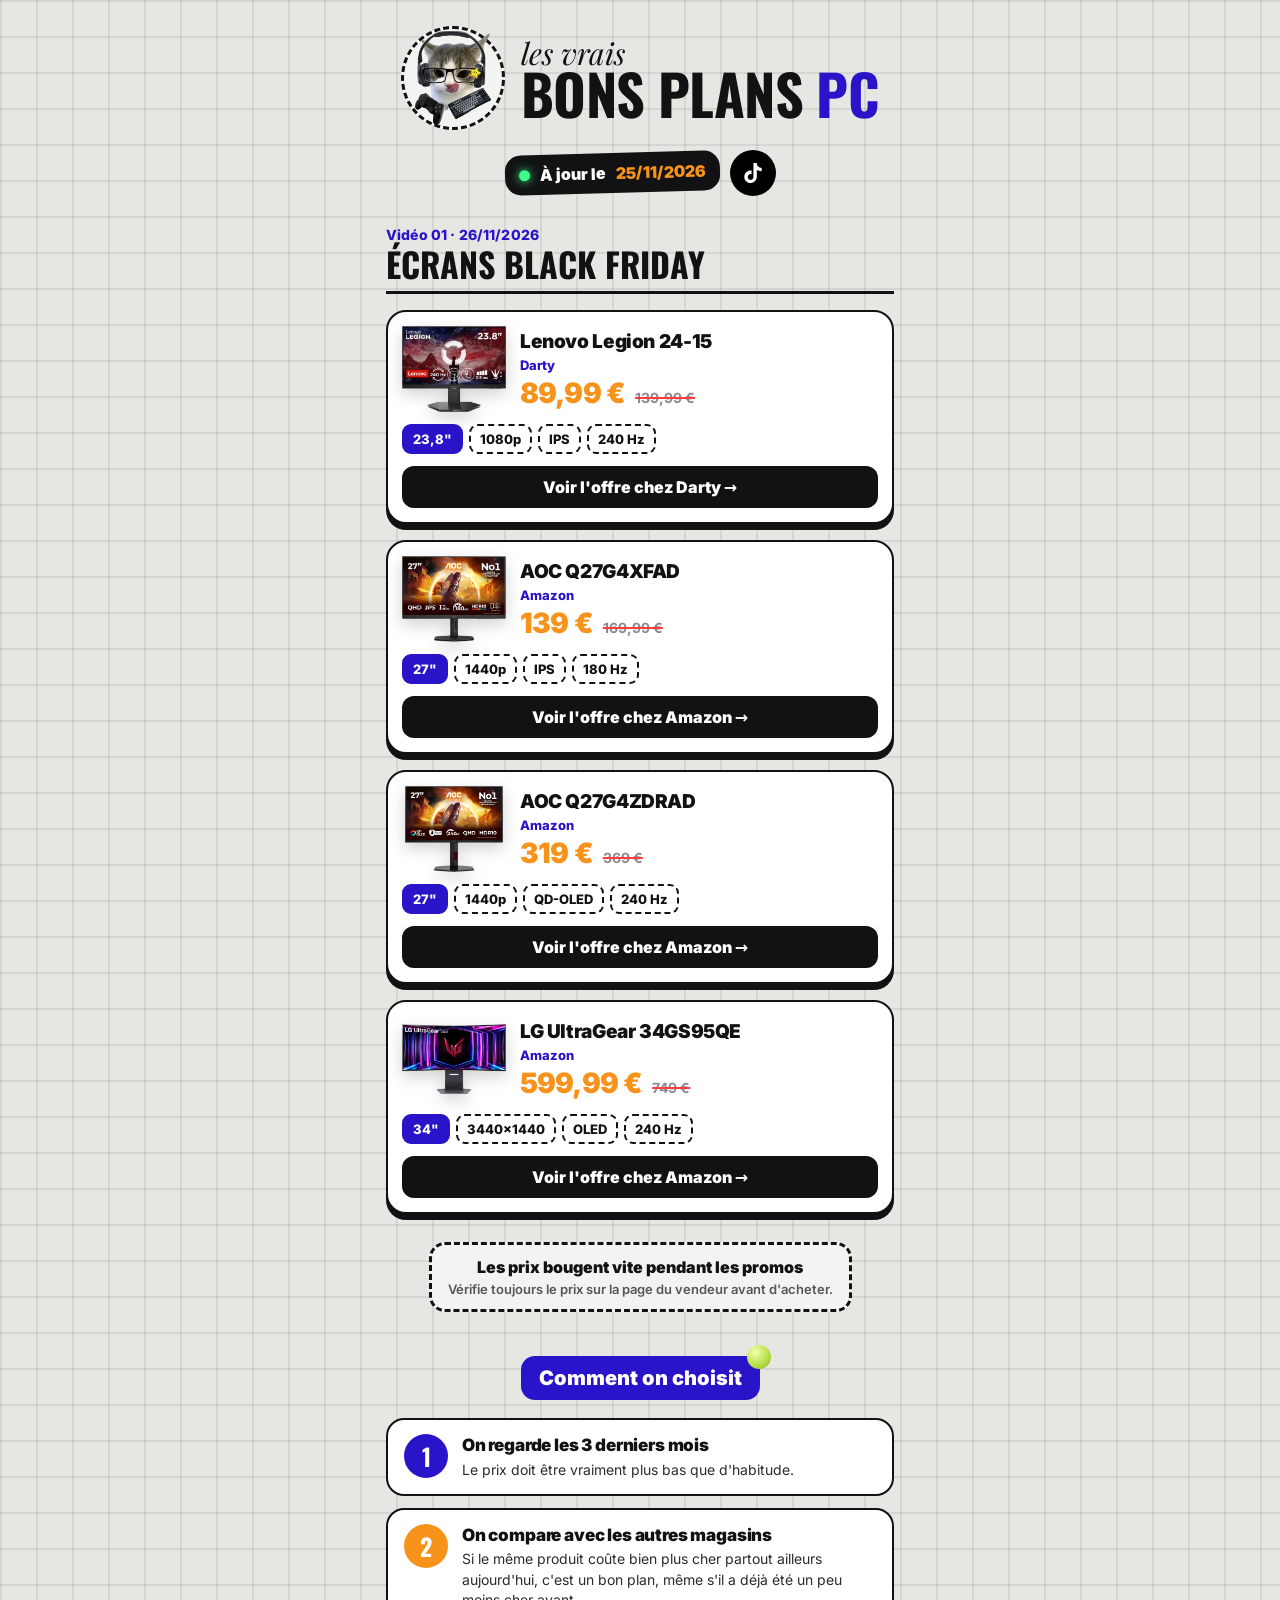
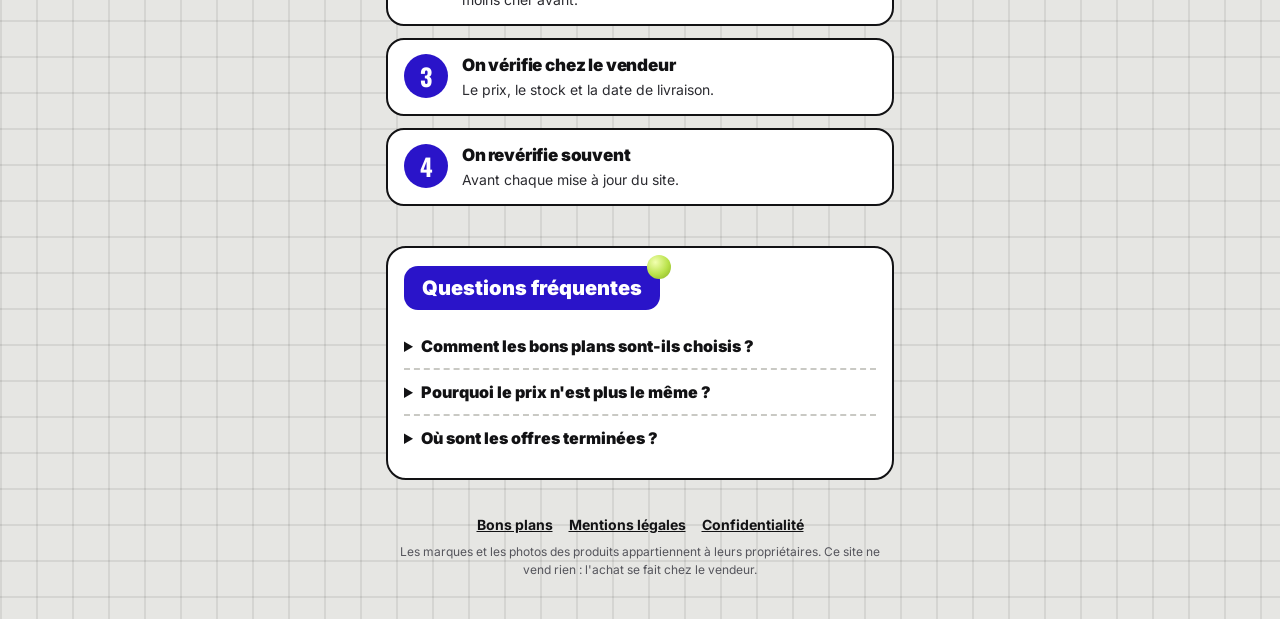
==== commit 93d91cdc: "En-tête compact, archives, méthode en français simple" ====
--- a/index.html
+++ b/index.html
@@ -6,14 +6,14 @@
 <meta http-equiv="Content-Security-Policy" content="default-src 'none'; script-src 'self'; style-src 'self'; img-src 'self'; font-src 'self'; manifest-src 'self'; base-uri 'none'; form-action 'none'; upgrade-insecure-requests">
 <meta name="referrer" content="strict-origin-when-cross-origin">
 <title>Bons plans PC vérifiés (25 novembre 2026) · Les vrais bons plans PC</title>
-<meta name="description" content="Les bons plans PC des vidéos TikTok, vérifiés le 25/11/2026 : 4 offres dont les prix sont comparés à leur historique sur 3 mois et au marché actuel.">
+<meta name="description" content="Les bons plans PC des vidéos TikTok, vérifiés le 25/11/2026 : 4 offres en cours, prix comparés aux 3 derniers mois et aux autres magasins.">
 <meta name="robots" content="index,follow,max-image-preview:large">
 <meta name="theme-color" content="#e6e6e3">
 <meta property="og:type" content="website">
 <meta property="og:locale" content="fr_FR">
 <meta property="og:site_name" content="Les vrais bons plans PC">
 <meta property="og:title" content="Bons plans PC vérifiés (25 novembre 2026) · Les vrais bons plans PC">
-<meta property="og:description" content="Les bons plans PC des vidéos TikTok, vérifiés le 25/11/2026 : 4 offres dont les prix sont comparés à leur historique sur 3 mois et au marché actuel.">
+<meta property="og:description" content="Les bons plans PC des vidéos TikTok, vérifiés le 25/11/2026 : 4 offres en cours, prix comparés aux 3 derniers mois et aux autres magasins.">
 <meta name="twitter:card" content="summary_large_image">
 <link rel="canonical" href="https://papouika.github.io/">
 <meta property="og:url" content="https://papouika.github.io/">
@@ -38,7 +38,7 @@
    "name": "Les vrais bons plans PC",
    "dateModified": "2026-11-25",
    "inLanguage": "fr-FR",
-   "description": "Bons plans PC vérifiés : prix comparés à leur historique sur 3 mois et au marché actuel."
+   "description": "Bons plans PC vérifiés : prix comparés aux 3 derniers mois et aux autres magasins."
   },
   {
    "@type": "ItemList",
@@ -143,7 +143,7 @@
      "name": "Comment les bons plans sont-ils choisis ?",
      "acceptedAnswer": {
       "@type": "Answer",
-      "text": "Chaque prix est comparé à son historique sur les 3 derniers mois, puis au marché actuel. Quand les prix d'un composant montent partout, un prix un peu au-dessus de son ancien plus bas peut rester une très bonne affaire, parce qu'il est bien moins cher qu'ailleurs aujourd'hui. On vérifie aussi la page du vendeur : le prix réel, le vendeur, le stock et la date de livraison."
+      "text": "On regarde le prix du produit sur les 3 derniers mois, et on le compare aux autres magasins aujourd'hui. Si le prix est vraiment plus bas que d'habitude, ou nettement moins cher qu'ailleurs, c'est un bon plan. On vérifie aussi le stock et la date de livraison chez le vendeur."
      }
     },
     {
@@ -151,15 +151,15 @@
      "name": "Pourquoi le prix n'est plus le même ?",
      "acceptedAnswer": {
       "@type": "Answer",
-      "text": "Les prix changent souvent pendant les promotions, parfois plusieurs fois par jour. Le prix affiché ici est celui relevé à la date de mise à jour indiquée en haut de la page. Le prix qui compte est toujours celui de la page du vendeur."
+      "text": "Pendant les promos, les prix changent souvent, parfois plusieurs fois par jour. Le prix affiché ici est celui du jour de la mise à jour, indiqué en haut de la page. Le bon prix, c'est toujours celui de la page du vendeur."
      }
     },
     {
      "@type": "Question",
-     "name": "Que se passe-t-il quand une offre est terminée ?",
+     "name": "Où sont les offres terminées ?",
      "acceptedAnswer": {
       "@type": "Answer",
-      "text": "La carte passe en gris avec la mention « Offre terminée ». Les nouveaux bons plans sont toujours en haut de la page, et la date de mise à jour indique quand tout a été vérifié pour la dernière fois."
+      "text": "Elles quittent la liste et vont dans « Bons plans terminés », en bas de la page. En haut, il n'y a que des offres en cours."
      }
     }
    ]
@@ -171,21 +171,21 @@
 <body>
 <a class="skip" href="#bons-plans">Aller aux bons plans</a>
 <main>
-  <header>
-    <div class="cat"><img src="img/chat.webp" alt="Le chat de la chaîne devant son clavier" width="112" height="138"></div>
-    <p class="serif">les vrais</p>
-    <h1>bons plans <span>PC</span></h1>
-    <div class="maj"><i aria-hidden="true"></i>Mis à jour le <time datetime="2026-11-25">25/11/2026</time></div>
-    <p class="verif">Chaque prix est comparé à son historique sur 3 mois<br>et au marché actuel. On ne garde que les vrais bons plans.</p>
-    <a class="tt" href="https://www.tiktok.com/@papouika.tech" target="_blank" rel="noopener noreferrer"><svg viewBox="0 0 24 24" aria-hidden="true"><path d="M12.53.02c1.31-.02 2.61-.01 3.91-.02.08 1.53.63 3.09 1.75 4.17 1.12 1.11 2.7 1.62 4.24 1.79v4.03c-1.44-.05-2.89-.35-4.2-.97-.57-.26-1.1-.59-1.62-.93-.01 2.92.01 5.84-.02 8.75-.08 1.4-.54 2.79-1.35 3.94-1.31 1.92-3.58 3.17-5.91 3.21-1.43.08-2.86-.31-4.08-1.03-2.02-1.19-3.44-3.37-3.65-5.71-.02-.5-.03-1-.01-1.49.18-1.9 1.12-3.72 2.58-4.96 1.66-1.44 3.98-2.13 6.15-1.72.02 1.48-.04 2.96-.04 4.44-.99-.32-2.15-.23-3.02.37-.63.41-1.11 1.04-1.36 1.75-.21.51-.15 1.07-.14 1.61.24 1.64 1.82 3.02 3.5 2.87 1.12-.01 2.19-.66 2.77-1.61.19-.33.4-.67.41-1.06.1-1.79.06-3.57.07-5.36.01-4.03-.01-8.05.02-12.07z"/></svg>Suis la chaîne sur TikTok</a>
+  <header class="hero">
+    <div class="cat"><img src="img/chat.webp" alt="Le chat de la chaîne devant son clavier" width="80" height="99"></div>
+    <div class="hero-txt"><p class="serif">les vrais</p><h1>bons plans <span>PC</span></h1></div>
   </header>
+  <div class="barre">
+    <p class="maj"><i aria-hidden="true"></i>À jour le <time datetime="2026-11-25">25/11/2026</time></p>
+    <a class="tt rond" href="https://www.tiktok.com/@papouika.tech" aria-label="Suivre la chaîne sur TikTok" target="_blank" rel="noopener noreferrer"><svg viewBox="0 0 24 24" aria-hidden="true"><path d="M12.53.02c1.31-.02 2.61-.01 3.91-.02.08 1.53.63 3.09 1.75 4.17 1.12 1.11 2.7 1.62 4.24 1.79v4.03c-1.44-.05-2.89-.35-4.2-.97-.57-.26-1.1-.59-1.62-.93-.01 2.92.01 5.84-.02 8.75-.08 1.4-.54 2.79-1.35 3.94-1.31 1.92-3.58 3.17-5.91 3.21-1.43.08-2.86-.31-4.08-1.03-2.02-1.19-3.44-3.37-3.65-5.71-.02-.5-.03-1-.01-1.49.18-1.9 1.12-3.72 2.58-4.96 1.66-1.44 3.98-2.13 6.15-1.72.02 1.48-.04 2.96-.04 4.44-.99-.32-2.15-.23-3.02.37-.63.41-1.11 1.04-1.36 1.75-.21.51-.15 1.07-.14 1.61.24 1.64 1.82 3.02 3.5 2.87 1.12-.01 2.19-.66 2.77-1.61.19-.33.4-.67.41-1.06.1-1.79.06-3.57.07-5.36.01-4.03-.01-8.05.02-12.07z"/></svg><span class="sr">TikTok @papouika.tech</span></a>
+  </div>
   
   <div id="bons-plans">
   <section class="video" id="01-ecrans-black-friday" aria-labelledby="t-01-ecrans-black-friday">
-    <h2 id="t-01-ecrans-black-friday">Vidéo 01 · Écrans Black Friday</h2>
-    <p class="meta">Vidéo publiée le <time datetime="2026-11-26">26/11/2026</time></p>
-    <span class="tt off"><svg viewBox="0 0 24 24" aria-hidden="true"><path d="M12.53.02c1.31-.02 2.61-.01 3.91-.02.08 1.53.63 3.09 1.75 4.17 1.12 1.11 2.7 1.62 4.24 1.79v4.03c-1.44-.05-2.89-.35-4.2-.97-.57-.26-1.1-.59-1.62-.93-.01 2.92.01 5.84-.02 8.75-.08 1.4-.54 2.79-1.35 3.94-1.31 1.92-3.58 3.17-5.91 3.21-1.43.08-2.86-.31-4.08-1.03-2.02-1.19-3.44-3.37-3.65-5.71-.02-.5-.03-1-.01-1.49.18-1.9 1.12-3.72 2.58-4.96 1.66-1.44 3.98-2.13 6.15-1.72.02 1.48-.04 2.96-.04 4.44-.99-.32-2.15-.23-3.02.37-.63.41-1.11 1.04-1.36 1.75-.21.51-.15 1.07-.14 1.61.24 1.64 1.82 3.02 3.5 2.87 1.12-.01 2.19-.66 2.77-1.61.19-.33.4-.67.41-1.06.1-1.79.06-3.57.07-5.36.01-4.03-.01-8.05.02-12.07z"/></svg>Vidéo bientôt en ligne</span>
-    <p class="fini" hidden>Ces bons plans sont terminés. Les nouveaux sont plus haut.</p>
+    <div class="vhead">
+      <div><p class="vnum">Vidéo 01 · <time datetime="2026-11-26">26/11/2026</time></p>
+      <h2 id="t-01-ecrans-black-friday">Écrans Black Friday</h2></div>
+    </div>
     
     <a class="card" data-cat="Écrans" data-fin="" href="https://www.darty.com/nav/achat/informatique/ecran_informatique/ecran_informatique/lenovo_legion_24-15.html" target="_blank" rel="nofollow noopener noreferrer">
       <div class="top">
@@ -194,7 +194,7 @@
           <div class="price"><b>89,99 €</b><s>139,99 €</s></div></div>
       </div>
       <ul class="chips" aria-label="Caractéristiques"><li>23,8&quot;</li><li>1080p</li><li>IPS</li><li>240 Hz</li></ul>
-      <div class="go"><span class="on">Voir l'offre chez Darty →</span><span class="off">Offre terminée · voir la page</span></div>
+      <div class="go">Voir l'offre chez Darty →</div>
     </a>
     <a class="card" data-cat="Écrans" data-fin="" href="https://www.amazon.fr/dp/B0GWDTNJN3" target="_blank" rel="nofollow noopener noreferrer">
       <div class="top">
@@ -203,7 +203,7 @@
           <div class="price"><b>139 €</b><s>169,99 €</s></div></div>
       </div>
       <ul class="chips" aria-label="Caractéristiques"><li>27&quot;</li><li>1440p</li><li>IPS</li><li>180 Hz</li></ul>
-      <div class="go"><span class="on">Voir l'offre chez Amazon →</span><span class="off">Offre terminée · voir la page</span></div>
+      <div class="go">Voir l'offre chez Amazon →</div>
     </a>
     <a class="card" data-cat="Écrans" data-fin="" href="https://www.amazon.fr/dp/B0GWDVQ63M" target="_blank" rel="nofollow noopener noreferrer">
       <div class="top">
@@ -212,7 +212,7 @@
           <div class="price"><b>319 €</b><s>369 €</s></div></div>
       </div>
       <ul class="chips" aria-label="Caractéristiques"><li>27&quot;</li><li>1440p</li><li>QD-OLED</li><li>240 Hz</li></ul>
-      <div class="go"><span class="on">Voir l'offre chez Amazon →</span><span class="off">Offre terminée · voir la page</span></div>
+      <div class="go">Voir l'offre chez Amazon →</div>
     </a>
     <a class="card" data-cat="Écrans" data-fin="" href="https://www.amazon.fr/dp/B0D6Z22RHP" target="_blank" rel="nofollow noopener noreferrer">
       <div class="top">
@@ -221,25 +221,26 @@
           <div class="price"><b>599,99 €</b><s>749 €</s></div></div>
       </div>
       <ul class="chips" aria-label="Caractéristiques"><li>34&quot;</li><li>3440×1440</li><li>OLED</li><li>240 Hz</li></ul>
-      <div class="go"><span class="on">Voir l'offre chez Amazon →</span><span class="off">Offre terminée · voir la page</span></div>
+      <div class="go">Voir l'offre chez Amazon →</div>
     </a>
   </section></div>
-  <p class="alerte"><div class="cadre">Les prix bougent vite pendant les promos<small>Vérifie toujours le prix sur la page du vendeur avant d'acheter.</small></div></p>
+  <div class="alerte"><div class="cadre">Les prix bougent vite pendant les promos<small>Vérifie toujours le prix sur la page du vendeur avant d'acheter.</small></div></div>
 
   <section class="methode" aria-labelledby="methode">
-    <h2 id="methode">Comment on vérifie</h2>
+    <h2 id="methode">Comment on choisit</h2>
     <ol class="steps">
-      <li><b aria-hidden="true">1</b><div><h3>L'historique</h3><p>On relève le prix sur les 3 derniers mois.</p></div></li>
-      <li><b aria-hidden="true">2</b><div><h3>Le marché actuel</h3><p>On compare aux autres vendeurs aujourd'hui. Quand les prix montent partout, un prix au-dessus de son ancien plus bas peut rester un vrai bon plan.</p></div></li>
-      <li><b aria-hidden="true">3</b><div><h3>La page du vendeur</h3><p>Prix réel, vendeur, stock et date de livraison.</p></div></li>
-      <li><b aria-hidden="true">4</b><div><h3>Revérifié</h3><p>Avant chaque mise à jour de cette page.</p></div></li>
+      <li><b aria-hidden="true">1</b><div><h3>On regarde les 3 derniers mois</h3><p>Le prix doit être vraiment plus bas que d'habitude.</p></div></li>
+      <li><b aria-hidden="true">2</b><div><h3>On compare avec les autres magasins</h3><p>Si le même produit coûte bien plus cher partout ailleurs aujourd'hui, c'est un bon plan, même s'il a déjà été un peu moins cher avant.</p></div></li>
+      <li><b aria-hidden="true">3</b><div><h3>On vérifie chez le vendeur</h3><p>Le prix, le stock et la date de livraison.</p></div></li>
+      <li><b aria-hidden="true">4</b><div><h3>On revérifie souvent</h3><p>Avant chaque mise à jour du site.</p></div></li>
     </ol>
   </section>
 
   <section class="bloc" aria-labelledby="faq">
     <h2 id="faq">Questions fréquentes</h2>
-    <details><summary>Comment les bons plans sont-ils choisis ?</summary><p>Chaque prix est comparé à son historique sur les 3 derniers mois, puis au marché actuel. Quand les prix d&#x27;un composant montent partout, un prix un peu au-dessus de son ancien plus bas peut rester une très bonne affaire, parce qu&#x27;il est bien moins cher qu&#x27;ailleurs aujourd&#x27;hui. On vérifie aussi la page du vendeur : le prix réel, le vendeur, le stock et la date de livraison.</p></details><details><summary>Pourquoi le prix n&#x27;est plus le même ?</summary><p>Les prix changent souvent pendant les promotions, parfois plusieurs fois par jour. Le prix affiché ici est celui relevé à la date de mise à jour indiquée en haut de la page. Le prix qui compte est toujours celui de la page du vendeur.</p></details><details><summary>Que se passe-t-il quand une offre est terminée ?</summary><p>La carte passe en gris avec la mention « Offre terminée ». Les nouveaux bons plans sont toujours en haut de la page, et la date de mise à jour indique quand tout a été vérifié pour la dernière fois.</p></details>
+    <details><summary>Comment les bons plans sont-ils choisis ?</summary><p>On regarde le prix du produit sur les 3 derniers mois, et on le compare aux autres magasins aujourd&#x27;hui. Si le prix est vraiment plus bas que d&#x27;habitude, ou nettement moins cher qu&#x27;ailleurs, c&#x27;est un bon plan. On vérifie aussi le stock et la date de livraison chez le vendeur.</p></details><details><summary>Pourquoi le prix n&#x27;est plus le même ?</summary><p>Pendant les promos, les prix changent souvent, parfois plusieurs fois par jour. Le prix affiché ici est celui du jour de la mise à jour, indiqué en haut de la page. Le bon prix, c&#x27;est toujours celui de la page du vendeur.</p></details><details><summary>Où sont les offres terminées ?</summary><p>Elles quittent la liste et vont dans « Bons plans terminés », en bas de la page. En haut, il n&#x27;y a que des offres en cours.</p></details>
   </section>
+  
   
   <footer>
     <p class="liens"><a href="./#bons-plans">Bons plans</a><a href="mentions-legales.html">Mentions légales</a><a href="confidentialite.html">Confidentialité</a></p>
--- a/style.css
+++ b/style.css
@@ -23,7 +23,6 @@
 .maj{display:inline-flex;align-items:center;gap:10px;margin-top:18px;background:var(--ink);color:#fff;font-weight:900;font-size:19px;padding:12px 18px;border-radius:16px;transform:rotate(-2deg)}
 .maj i{width:11px;height:11px;border-radius:50%;background:#3dff8a;box-shadow:0 0 10px #3dff8a}
 .maj time{color:var(--orange)}
-.verif{margin-top:14px;font-weight:700;font-size:15px;line-height:1.45}
 .tt{display:inline-flex;align-items:center;gap:9px;margin-top:16px;background:#000;color:#fff;text-decoration:none;font-weight:800;font-size:16px;padding:11px 18px;border-radius:999px}
 .tt svg{width:18px;height:18px;fill:currentColor}
 .tt.off{background:#8a8a94;pointer-events:none}
@@ -40,7 +39,6 @@
 h2{display:inline-block;background:var(--blue);color:#fff;font-weight:900;font-size:clamp(15px,4.4vw,21px);white-space:nowrap;padding:10px 18px;border-radius:14px;position:relative}
 h2::after{content:"";position:absolute;right:-11px;top:-11px;width:24px;height:24px;border-radius:50%;background:radial-gradient(circle at 35% 30%,#f2ffb0,#b9e24a 55%,#86ad1f)}
 .meta{margin-top:12px;font-size:15px;font-weight:700;color:var(--grey)}
-.fini{margin:14px auto 0;max-width:420px;border:3px dashed var(--ink);border-radius:16px;padding:12px 14px;font-weight:800;font-size:15px;background:var(--paper)}
 
 /* Cartes */
 .card{display:block;text-decoration:none;background:#fff;border:2px solid var(--ink);border-radius:20px;padding:14px;margin-top:16px;text-align:left;box-shadow:0 6px 0 var(--ink);transition:transform .1s,box-shadow .1s}
@@ -58,12 +56,6 @@
 .chips li{font-weight:800;font-size:13px;padding:5px 9px;border-radius:9px;border:2px dashed var(--ink)}
 .chips li:first-child{background:var(--blue);border:2px solid var(--blue);color:#fff}
 .go{margin-top:12px;display:flex;justify-content:center;align-items:center;gap:8px;background:var(--ink);color:#fff;font-weight:900;font-size:16px;padding:11px;border-radius:12px}
-.card.end{background:#f0f0ee;box-shadow:0 6px 0 #8a8a94;border-color:#8a8a94}
-.card.end .pic img{filter:grayscale(1);opacity:.6}
-.card.end .price b{color:#8a8a94;text-decoration:line-through}
-.card.end .go{background:#8a8a94}
-.card .go .off,.card.end .go .on{display:none}
-.card.end .go .off{display:inline}
 
 /* Méthode + FAQ */
 .bloc{margin-top:40px;background:#fff;border:2px solid var(--ink);border-radius:20px;padding:18px 16px}
@@ -108,3 +100,42 @@
 .date-doc{text-align:center;font-weight:700;font-size:14px;color:var(--grey);margin-bottom:6px}
 .alerte .cadre{text-align:center}
 .date-doc{margin-top:8px}
+
+/* ===== v3 : en-tête compact, blocs vidéo, archives ===== */
+header.hero{display:flex;align-items:center;justify-content:center;gap:16px;text-align:left}
+header.hero .cat{width:104px;height:104px;margin:0;flex:none;border-width:3px}
+header.hero .cat img{width:76px}
+.hero-txt .serif{font-size:30px;margin:0}
+.hero-txt h1{font-size:clamp(38px,11.5vw,56px);margin-top:0;white-space:normal}
+.barre{display:flex;flex-wrap:wrap;gap:10px;justify-content:center;align-items:center;margin-top:20px}
+.barre .maj{margin-top:0;font-size:16px;padding:10px 14px;transform:rotate(-1.5deg)}
+.barre .tt{margin-top:0;font-size:15px;padding:10px 14px}
+
+section.video{margin-top:30px;text-align:left}
+.vhead{display:flex;align-items:flex-end;justify-content:space-between;gap:12px;padding-bottom:10px;border-bottom:3px solid var(--ink)}
+.vnum{font-weight:800;font-size:14px;color:var(--blue);letter-spacing:.01em}
+.vhead h2{display:block;background:none;color:var(--ink);padding:0;border-radius:0;font-family:Oswald,sans-serif;text-transform:uppercase;font-weight:700;font-size:clamp(26px,8vw,34px);line-height:1;white-space:normal;margin-top:4px}
+.vhead h2::after{display:none}
+.vtt{flex:none;width:46px;height:46px;border-radius:50%;background:#000;color:#fff;display:flex;align-items:center;justify-content:center}
+.vtt svg{width:20px;height:20px;fill:currentColor}
+
+.alerte{margin-top:28px;text-align:center}
+.alerte .cadre{text-align:center}
+.vide{margin-top:30px;text-align:center;border:3px dashed var(--ink);border-radius:16px;padding:16px;font-weight:900;font-size:17px;background:var(--paper)}
+.vide small{display:block;font-weight:600;font-size:14px;color:var(--grey);margin-top:4px}
+
+.methode h2,.bloc h2{font-size:clamp(16px,4.6vw,20px)}
+
+.archives{margin-top:36px;background:var(--paper);border:2px dashed var(--ink);border-radius:18px;padding:14px 16px}
+.archives summary{font-weight:900;font-size:17px;cursor:pointer;display:flex;align-items:center;gap:10px}
+.archives summary .n{background:var(--ink);color:#fff;font-size:13px;border-radius:999px;padding:2px 9px}
+.archives > p{margin-top:10px;font-size:14px;color:var(--grey)}
+.archives h3{margin-top:16px;font-size:14px;font-weight:900;text-transform:uppercase;letter-spacing:.02em}
+.archives ul{list-style:none;margin-top:6px}
+.archives li a{display:flex;justify-content:space-between;gap:10px;padding:9px 0;border-top:1px solid #d6d6d2;text-decoration:none;font-size:15px}
+.a-nom{font-weight:800}
+.a-prix{color:var(--grey);font-weight:700;white-space:nowrap;text-decoration:line-through}
+.sr{position:absolute;width:1px;height:1px;overflow:hidden;clip:rect(0 0 0 0);white-space:nowrap}
+.barre{flex-wrap:nowrap}
+.tt.rond{width:46px;height:46px;padding:0;justify-content:center;flex:none}
+.tt.rond svg{width:20px;height:20px}
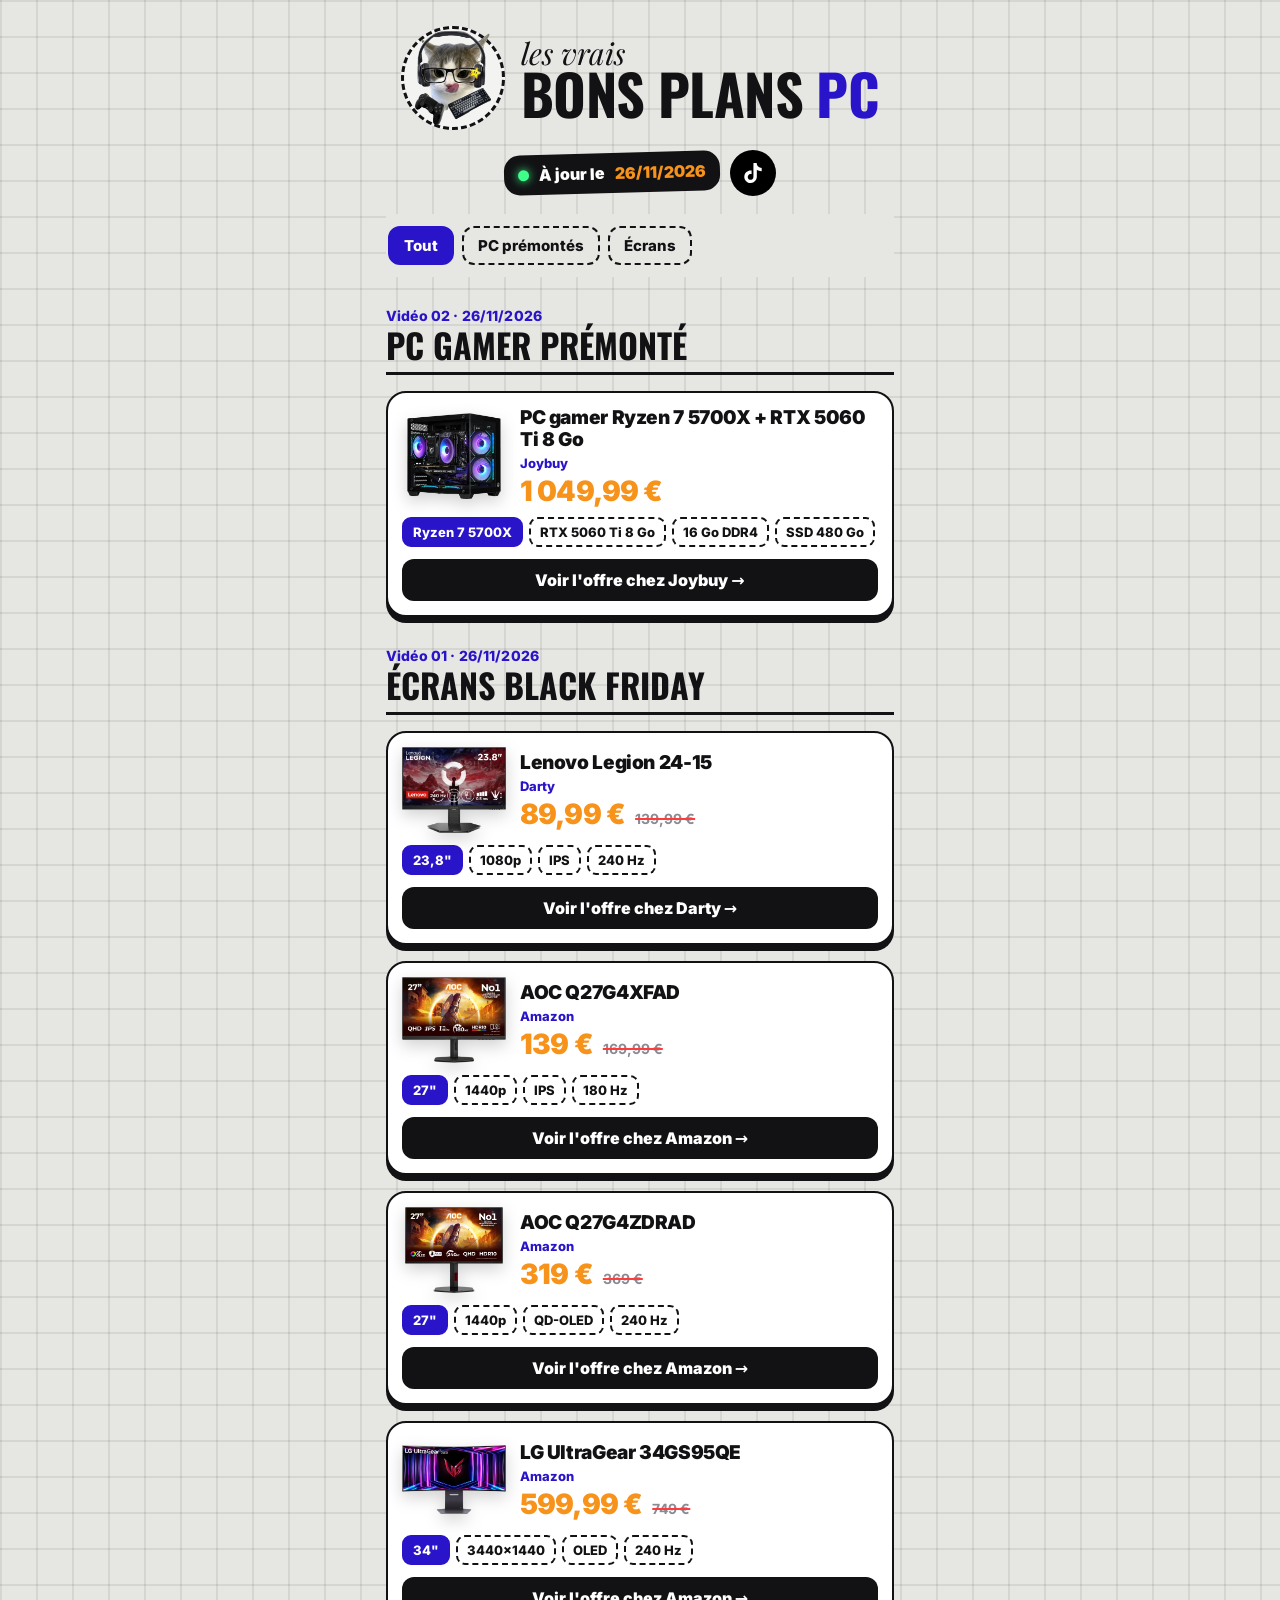
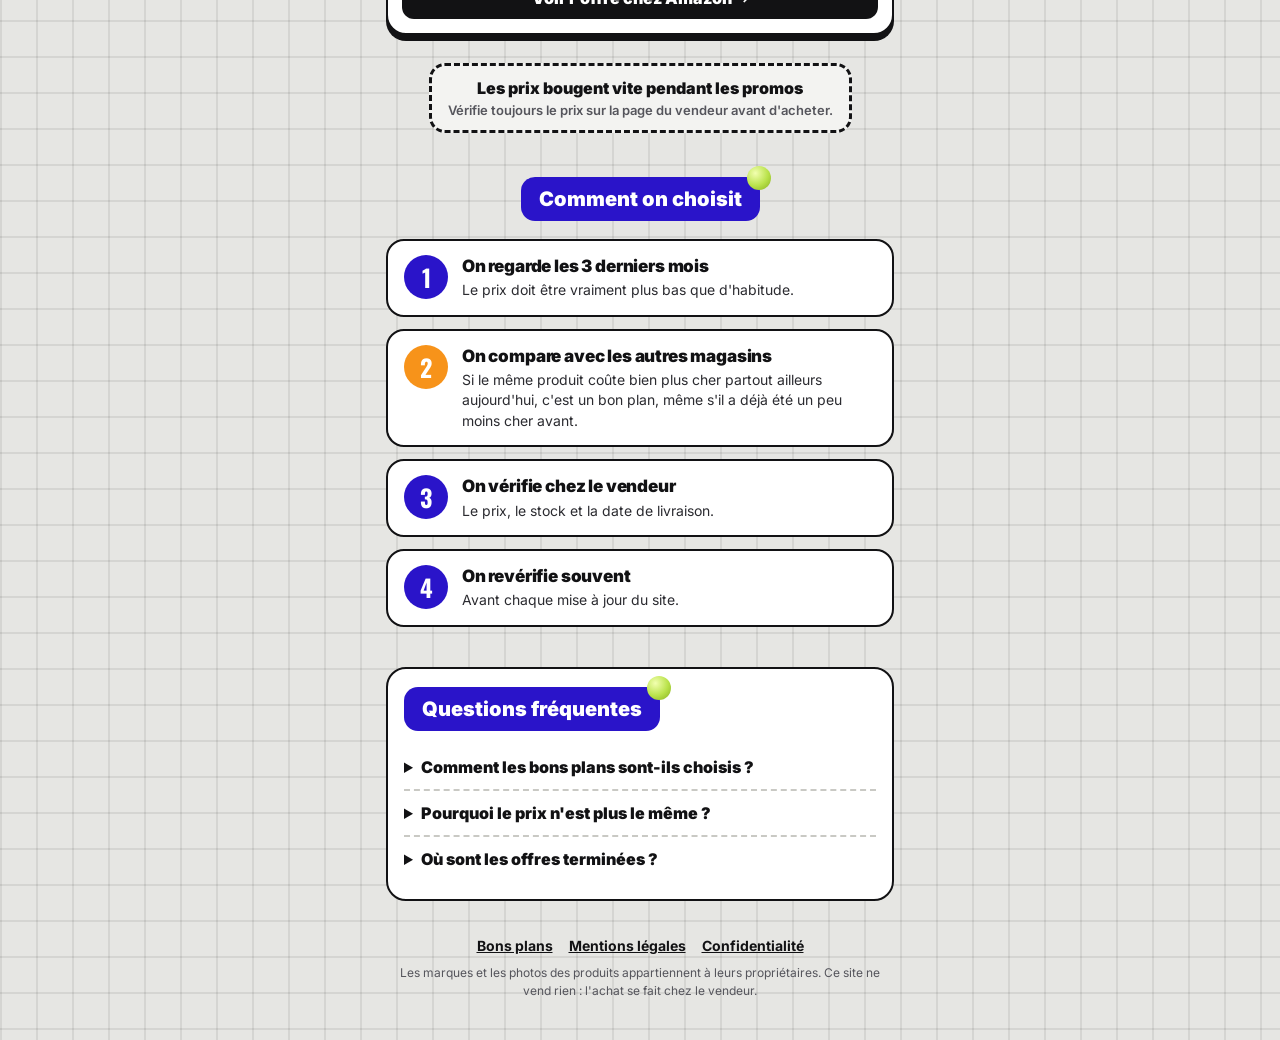
==== commit 827eefa3: "Mise à jour 26/11 : PC prémonté Joybuy + écrans vérifiés" ====
--- a/index.html
+++ b/index.html
@@ -5,15 +5,15 @@
 <meta name="viewport" content="width=device-width,initial-scale=1">
 <meta http-equiv="Content-Security-Policy" content="default-src 'none'; script-src 'self'; style-src 'self'; img-src 'self'; font-src 'self'; manifest-src 'self'; base-uri 'none'; form-action 'none'; upgrade-insecure-requests">
 <meta name="referrer" content="strict-origin-when-cross-origin">
-<title>Bons plans PC vérifiés (25 novembre 2026) · Les vrais bons plans PC</title>
-<meta name="description" content="Les bons plans PC des vidéos TikTok, vérifiés le 25/11/2026 : 4 offres en cours, prix comparés aux 3 derniers mois et aux autres magasins.">
+<title>Bons plans PC vérifiés (26 novembre 2026) · Les vrais bons plans PC</title>
+<meta name="description" content="Les bons plans PC des vidéos TikTok, vérifiés le 26/11/2026 : 5 offres en cours, prix comparés aux 3 derniers mois et aux autres magasins.">
 <meta name="robots" content="index,follow,max-image-preview:large">
 <meta name="theme-color" content="#e6e6e3">
 <meta property="og:type" content="website">
 <meta property="og:locale" content="fr_FR">
 <meta property="og:site_name" content="Les vrais bons plans PC">
-<meta property="og:title" content="Bons plans PC vérifiés (25 novembre 2026) · Les vrais bons plans PC">
-<meta property="og:description" content="Les bons plans PC des vidéos TikTok, vérifiés le 25/11/2026 : 4 offres en cours, prix comparés aux 3 derniers mois et aux autres magasins.">
+<meta property="og:title" content="Bons plans PC vérifiés (26 novembre 2026) · Les vrais bons plans PC">
+<meta property="og:description" content="Les bons plans PC des vidéos TikTok, vérifiés le 26/11/2026 : 5 offres en cours, prix comparés aux 3 derniers mois et aux autres magasins.">
 <meta name="twitter:card" content="summary_large_image">
 <link rel="canonical" href="https://papouika.github.io/">
 <meta property="og:url" content="https://papouika.github.io/">
@@ -36,18 +36,40 @@
   {
    "@type": "WebPage",
    "name": "Les vrais bons plans PC",
-   "dateModified": "2026-11-25",
+   "dateModified": "2026-11-26",
    "inLanguage": "fr-FR",
    "description": "Bons plans PC vérifiés : prix comparés aux 3 derniers mois et aux autres magasins."
   },
   {
    "@type": "ItemList",
    "name": "Bons plans PC vérifiés",
-   "numberOfItems": 4,
+   "numberOfItems": 5,
    "itemListElement": [
     {
      "@type": "ListItem",
      "position": 1,
+     "item": {
+      "@type": "Product",
+      "name": "PC gamer Ryzen 7 5700X + RTX 5060 Ti 8 Go",
+      "category": "PC prémontés",
+      "description": "PC prémonté Ryzen 7 5700X, RTX 5060 Ti 8 Go, 16 Go DDR4, SSD 480 Go",
+      "image": "https://papouika.github.io/img/pc-joybuy.webp",
+      "offers": {
+       "@type": "Offer",
+       "price": "1049.99",
+       "priceCurrency": "EUR",
+       "url": "https://www.joybuy.fr/dp/3w-pc-de-bureau-gamer-amd/100015700228526",
+       "availability": "https://schema.org/InStock",
+       "seller": {
+        "@type": "Organization",
+        "name": "Joybuy"
+       }
+      }
+     }
+    },
+    {
+     "@type": "ListItem",
+     "position": 2,
      "item": {
       "@type": "Product",
       "name": "Lenovo Legion 24-15",
@@ -69,7 +91,7 @@
     },
     {
      "@type": "ListItem",
-     "position": 2,
+     "position": 3,
      "item": {
       "@type": "Product",
       "name": "AOC Q27G4XFAD",
@@ -91,7 +113,7 @@
     },
     {
      "@type": "ListItem",
-     "position": 3,
+     "position": 4,
      "item": {
       "@type": "Product",
       "name": "AOC Q27G4ZDRAD",
@@ -113,7 +135,7 @@
     },
     {
      "@type": "ListItem",
-     "position": 4,
+     "position": 5,
      "item": {
       "@type": "Product",
       "name": "LG UltraGear 34GS95QE",
@@ -176,11 +198,27 @@
     <div class="hero-txt"><p class="serif">les vrais</p><h1>bons plans <span>PC</span></h1></div>
   </header>
   <div class="barre">
-    <p class="maj"><i aria-hidden="true"></i>À jour le <time datetime="2026-11-25">25/11/2026</time></p>
+    <p class="maj"><i aria-hidden="true"></i>À jour le <time datetime="2026-11-26">26/11/2026</time></p>
     <a class="tt rond" href="https://www.tiktok.com/@papouika.tech" aria-label="Suivre la chaîne sur TikTok" target="_blank" rel="noopener noreferrer"><svg viewBox="0 0 24 24" aria-hidden="true"><path d="M12.53.02c1.31-.02 2.61-.01 3.91-.02.08 1.53.63 3.09 1.75 4.17 1.12 1.11 2.7 1.62 4.24 1.79v4.03c-1.44-.05-2.89-.35-4.2-.97-.57-.26-1.1-.59-1.62-.93-.01 2.92.01 5.84-.02 8.75-.08 1.4-.54 2.79-1.35 3.94-1.31 1.92-3.58 3.17-5.91 3.21-1.43.08-2.86-.31-4.08-1.03-2.02-1.19-3.44-3.37-3.65-5.71-.02-.5-.03-1-.01-1.49.18-1.9 1.12-3.72 2.58-4.96 1.66-1.44 3.98-2.13 6.15-1.72.02 1.48-.04 2.96-.04 4.44-.99-.32-2.15-.23-3.02.37-.63.41-1.11 1.04-1.36 1.75-.21.51-.15 1.07-.14 1.61.24 1.64 1.82 3.02 3.5 2.87 1.12-.01 2.19-.66 2.77-1.61.19-.33.4-.67.41-1.06.1-1.79.06-3.57.07-5.36.01-4.03-.01-8.05.02-12.07z"/></svg><span class="sr">TikTok @papouika.tech</span></a>
   </div>
-  
+  <nav class="cats" aria-label="Catégories"><button type="button" data-cat="*" aria-pressed="true">Tout</button><button type="button" data-cat="PC prémontés" aria-pressed="false">PC prémontés</button><button type="button" data-cat="Écrans" aria-pressed="false">Écrans</button></nav>
   <div id="bons-plans">
+  <section class="video" id="02-pc-premonte-joybuy" aria-labelledby="t-02-pc-premonte-joybuy">
+    <div class="vhead">
+      <div><p class="vnum">Vidéo 02 · <time datetime="2026-11-26">26/11/2026</time></p>
+      <h2 id="t-02-pc-premonte-joybuy">PC gamer prémonté</h2></div>
+    </div>
+    
+    <a class="card" data-cat="PC prémontés" data-fin="" href="https://www.joybuy.fr/dp/3w-pc-de-bureau-gamer-amd/100015700228526" target="_blank" rel="nofollow noopener noreferrer">
+      <div class="top">
+        <div class="pic"><img src="img/pc-joybuy.webp" alt="PC gamer Ryzen 7 5700X + RTX 5060 Ti 8 Go" width="104" height="86" loading="lazy" decoding="async"></div>
+        <div class="info"><h3>PC gamer Ryzen 7 5700X + RTX 5060 Ti 8 Go</h3><div class="shop">Joybuy</div>
+          <div class="price"><b>1 049,99 €</b></div></div>
+      </div>
+      <ul class="chips" aria-label="Caractéristiques"><li>Ryzen 7 5700X</li><li>RTX 5060 Ti 8 Go</li><li>16 Go DDR4</li><li>SSD 480 Go</li></ul>
+      <div class="go">Voir l'offre chez Joybuy →</div>
+    </a>
+  </section>
   <section class="video" id="01-ecrans-black-friday" aria-labelledby="t-01-ecrans-black-friday">
     <div class="vhead">
       <div><p class="vnum">Vidéo 01 · <time datetime="2026-11-26">26/11/2026</time></p>
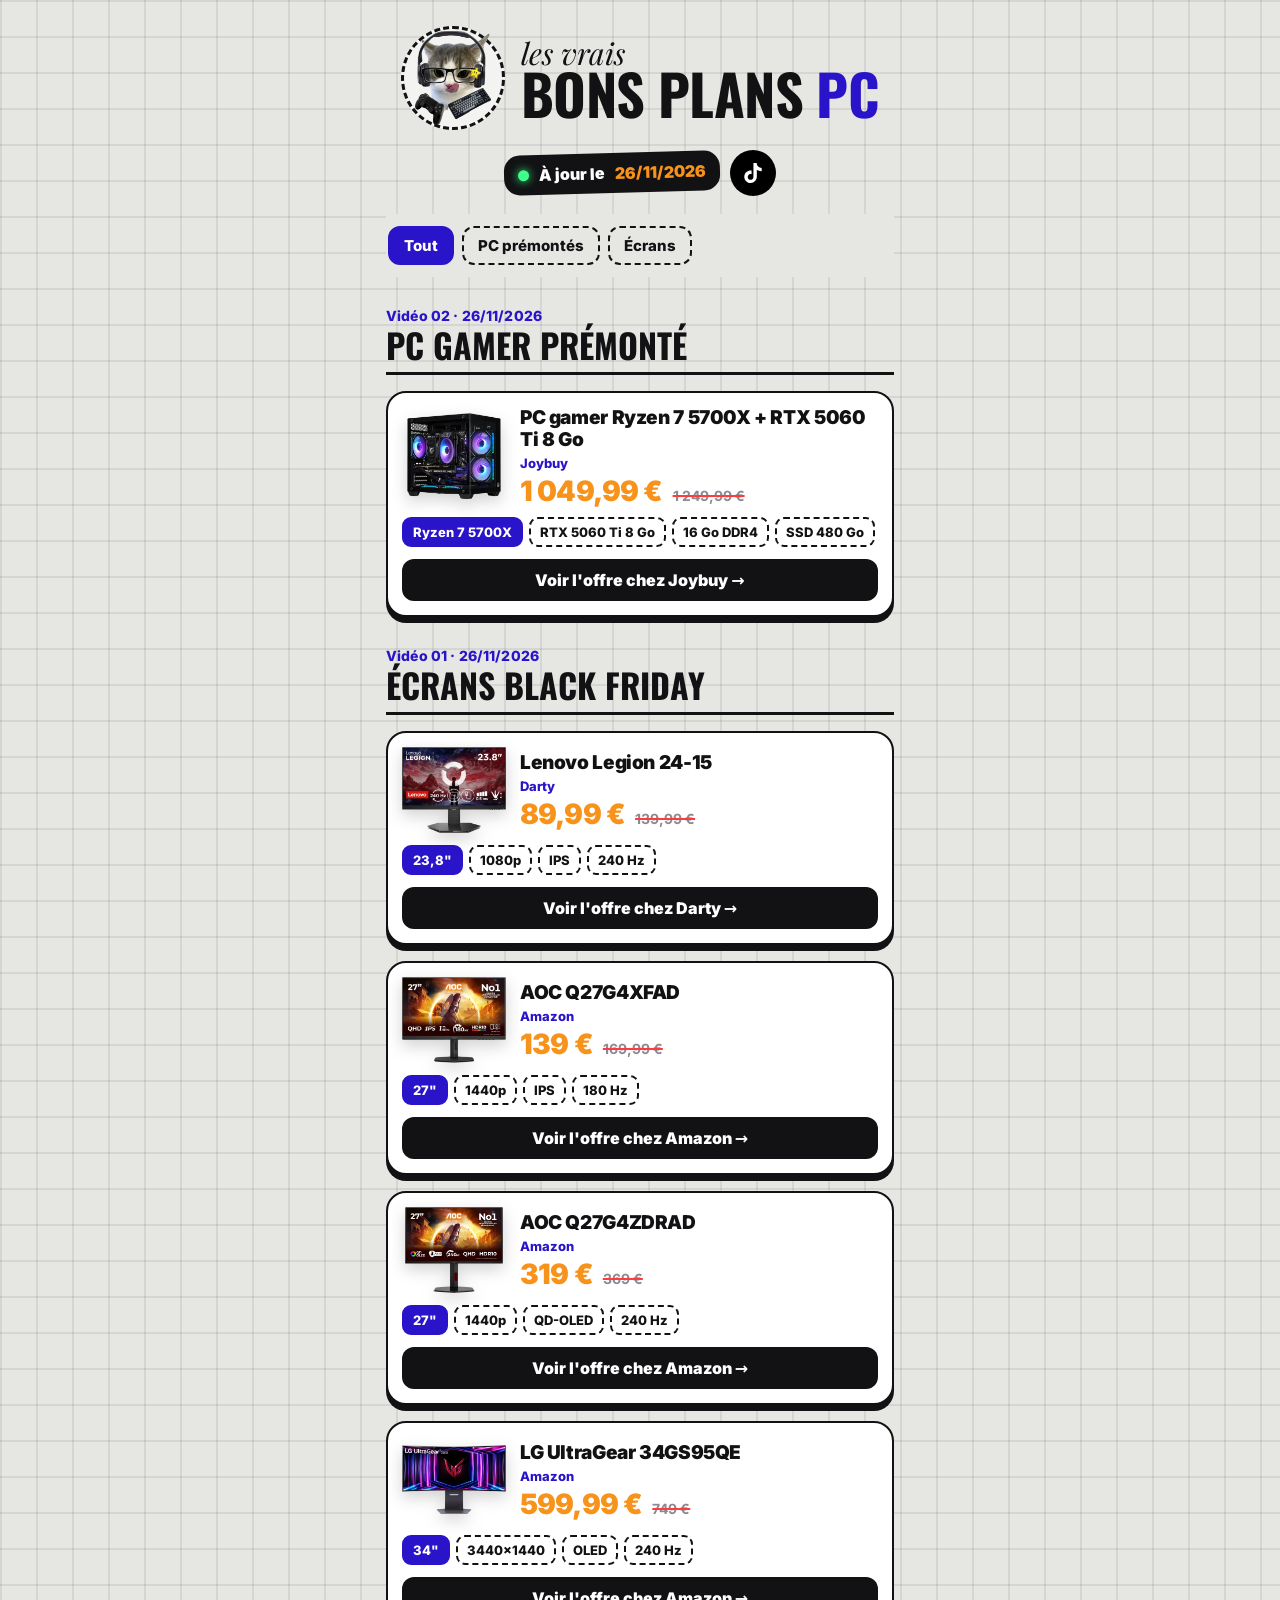
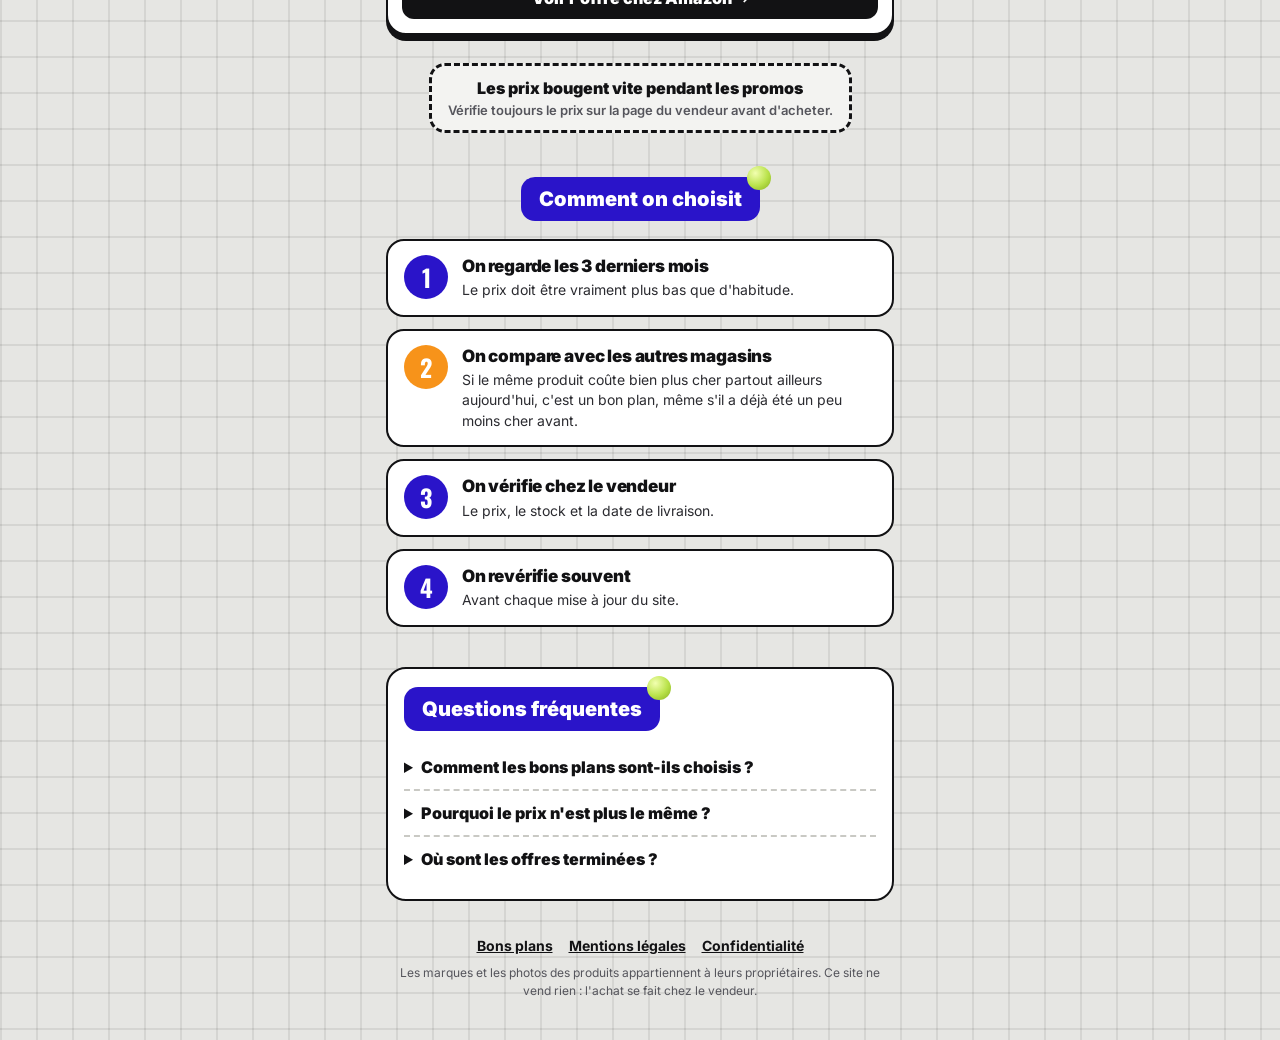
==== commit 9a871135: "PC Joybuy : prix barré 1 249,99 € affiché par Joybuy" ====
--- a/index.html
+++ b/index.html
@@ -213,7 +213,7 @@
       <div class="top">
         <div class="pic"><img src="img/pc-joybuy.webp" alt="PC gamer Ryzen 7 5700X + RTX 5060 Ti 8 Go" width="104" height="86" loading="lazy" decoding="async"></div>
         <div class="info"><h3>PC gamer Ryzen 7 5700X + RTX 5060 Ti 8 Go</h3><div class="shop">Joybuy</div>
-          <div class="price"><b>1 049,99 €</b></div></div>
+          <div class="price"><b>1 049,99 €</b><s>1 249,99 €</s></div></div>
       </div>
       <ul class="chips" aria-label="Caractéristiques"><li>Ryzen 7 5700X</li><li>RTX 5060 Ti 8 Go</li><li>16 Go DDR4</li><li>SSD 480 Go</li></ul>
       <div class="go">Voir l'offre chez Joybuy →</div>
